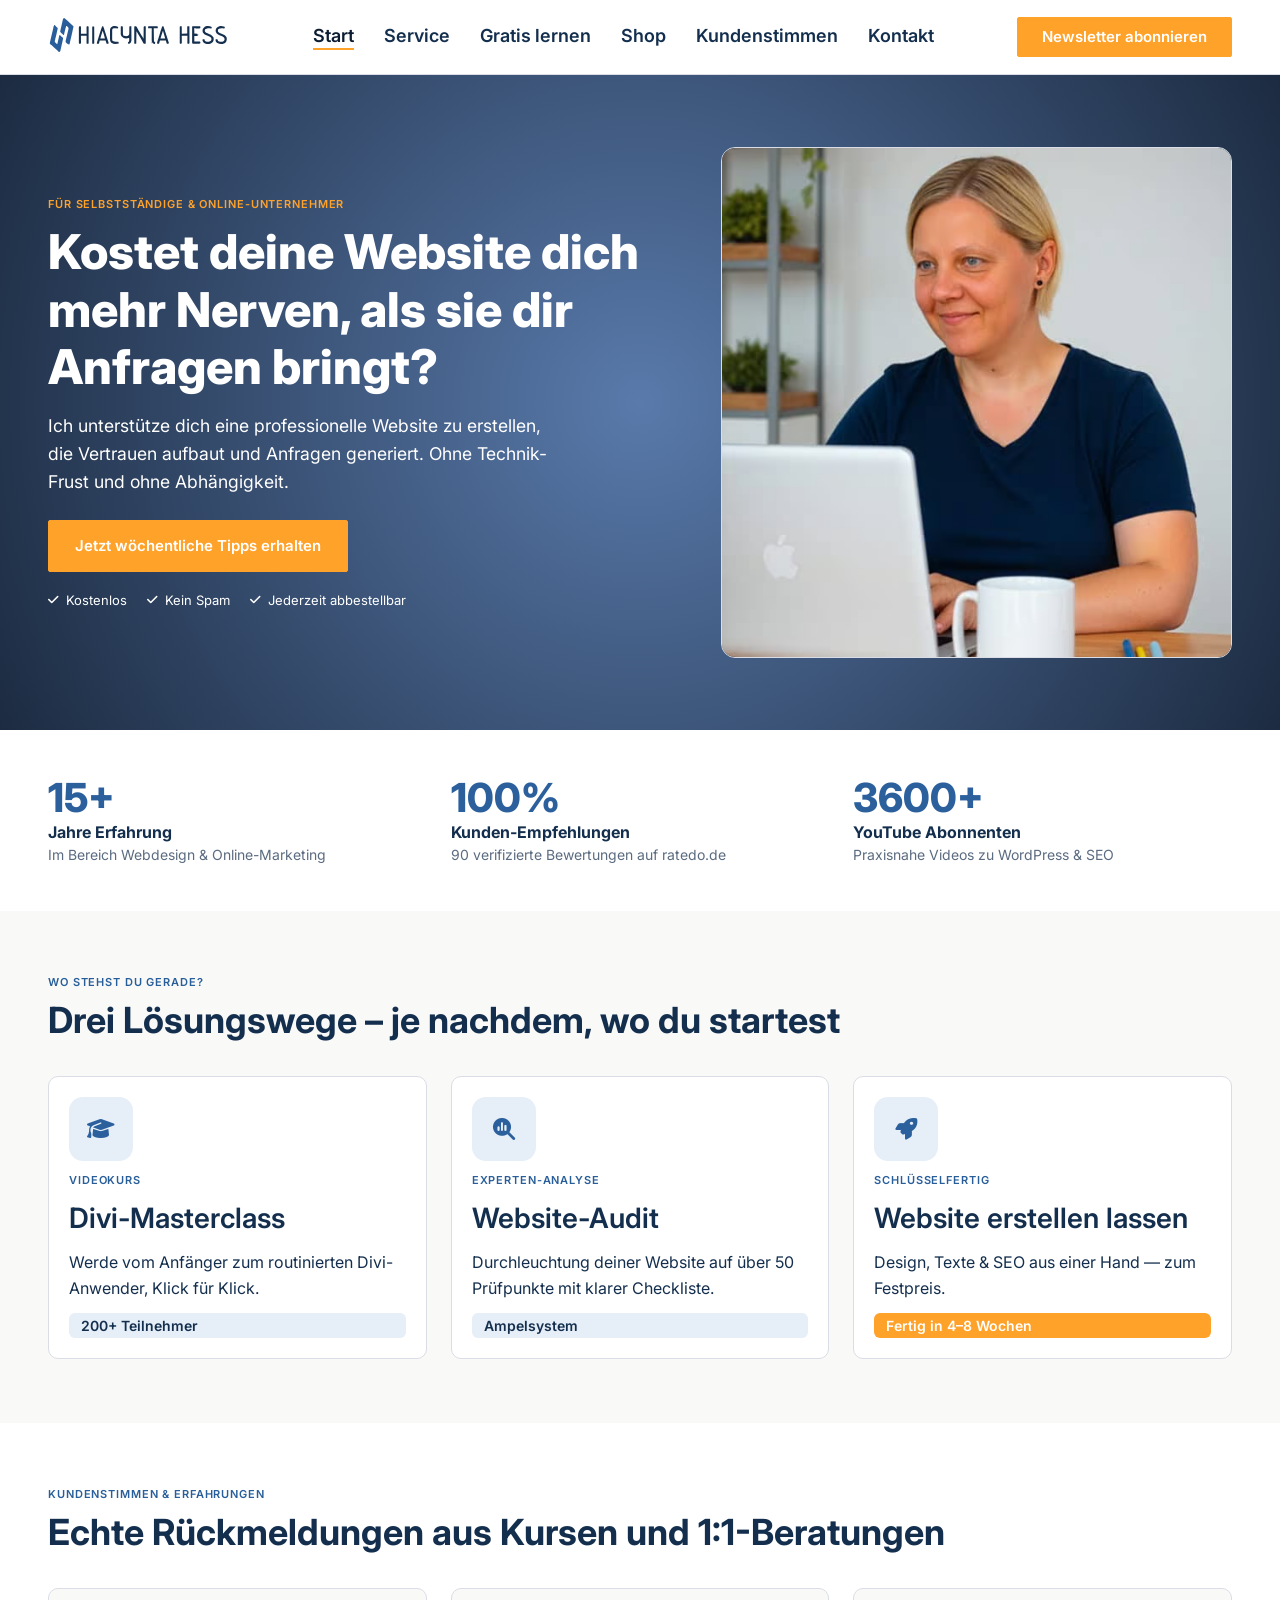
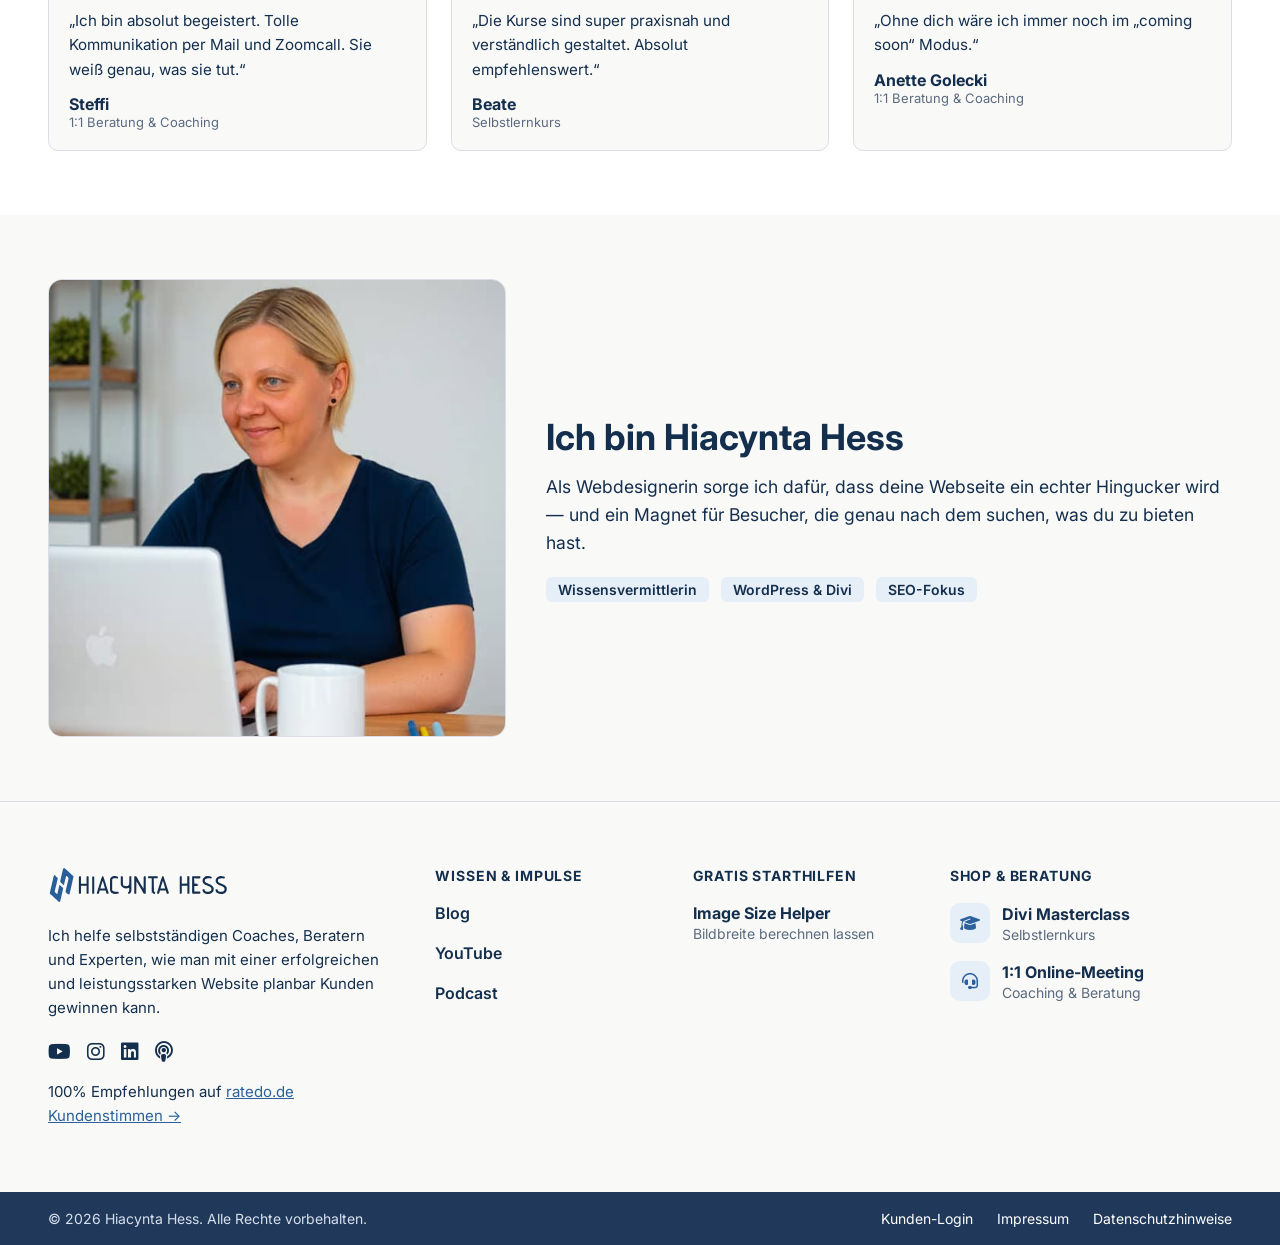
==== website/index.html @ 8fcced42 "Echtes Foto eingebunden, Kundenstimmen-Hero-Siegel verfeinert, Filter-Tabs mobil gefixt Foto (hiacyn" ====
<!DOCTYPE html>
<html lang="de">
<head>
  <meta charset="UTF-8">
  <meta name="viewport" content="width=device-width, initial-scale=1.0">
  <title>Hiacynta Hess — Professionelle Website ohne Technik-Frust</title>
  <meta name="description" content="Ich unterstütze Selbstständige & Online-Unternehmer dabei, eine professionelle Website zu erstellen, die Vertrauen aufbaut und Anfragen generiert — ohne Technik-Frust.">
  <link rel="icon" href="assets/logos/hiacynta-hess-logo.svg" type="image/svg+xml">
  <link rel="stylesheet" href="css/styles.css">
  <link rel="stylesheet" href="https://cdnjs.cloudflare.com/ajax/libs/font-awesome/6.5.1/css/all.min.css">
</head>
<body class="page-hero">

  <!-- ===== Header / Nav ===== -->
  <header class="site-header">
    <div class="site-header__inner">
    <a href="index.html"><img class="logo" src="assets/logos/hiacynta-hess-logo.svg" alt="Hiacynta Hess"></a>
    <button class="nav-toggle" aria-label="Menü öffnen" aria-expanded="false"><i class="fa-solid fa-bars"></i></button>
    <nav class="main-nav">
      <a href="index.html" class="is-active" aria-current="page">Start</a>
      <span class="has-dropdown" tabindex="0">
        <a href="#service">Service</a>
        <span class="dropdown">
          <a href="website-erstellen-lassen.html">Website erstellen lassen</a>
          <a href="#">Website Audit</a>
        </span>
      </span>
      <a href="#gratis">Gratis lernen</a>
      <a href="#">Shop</a>
      <a href="kundenstimmen.html">Kundenstimmen</a>
      <a href="#kontakt">Kontakt</a>
    </nav>
    <a class="hh-btn hh-btn--primary" href="#newsletter">Newsletter abonnieren</a>
    </div>
  </header>

  <!-- ===== Hero ===== -->
  <section class="hero" id="newsletter">
    <div class="hero__grid container">
      <div class="hero__content">
        <span class="eyebrow">Für Selbstständige &amp; Online-Unternehmer</span>
        <h1>Kostet deine Website dich mehr Nerven, als sie dir Anfragen bringt?</h1>
        <p class="hero__lead">Ich unterstütze dich eine professionelle Website zu erstellen, die Vertrauen aufbaut und Anfragen generiert. Ohne Technik-Frust und ohne Abhängigkeit.</p>
        <div class="hero__cta">
          <a class="hh-btn hh-btn--primary" href="#newsletter">Jetzt wöchentliche Tipps erhalten</a>
        </div>
        <div class="hero__reassure">
          <span><i class="fa-solid fa-check"></i>Kostenlos</span>
          <span><i class="fa-solid fa-check"></i>Kein Spam</span>
          <span><i class="fa-solid fa-check"></i>Jederzeit abbestellbar</span>
        </div>
      </div>
      <div class="hero__media hero__media--box"><img src="assets/fotos/hiacynta-hess.avif" alt="Hiacynta Hess" width="600" height="600" fetchpriority="high"></div>
    </div>
  </section>

  <!-- ===== Stats ===== -->
  <section class="stats">
    <div class="grid-3 container">
      <div>
        <div class="stat__num">15+</div>
        <div class="stat__title">Jahre Erfahrung</div>
        <div class="stat__desc">Im Bereich Webdesign &amp; Online-Marketing</div>
      </div>
      <div>
        <div class="stat__num">100%</div>
        <div class="stat__title">Kunden-Empfehlungen</div>
        <div class="stat__desc">90 verifizierte Bewertungen auf ratedo.de</div>
      </div>
      <div>
        <div class="stat__num">3600+</div>
        <div class="stat__title">YouTube Abonnenten</div>
        <div class="stat__desc">Praxisnahe Videos zu WordPress &amp; SEO</div>
      </div>
    </div>
  </section>

  <!-- ===== Offers ===== -->
  <section class="section section--page" id="service">
    <div class="container">
      <div class="section-head">
        <span class="eyebrow">Wo stehst du gerade?</span>
        <h2>Drei Lösungswege – je nachdem, wo du startest</h2>
      </div>
      <div class="grid-3">
        <article class="card">
          <div class="icon-tile"><i class="fa-solid fa-graduation-cap"></i></div>
          <span class="eyebrow">Videokurs</span>
          <h3>Divi-Masterclass</h3>
          <p>Werde vom Anfänger zum routinierten Divi-Anwender, Klick für Klick.</p>
          <span class="badge">200+ Teilnehmer</span>
        </article>
        <article class="card">
          <div class="icon-tile"><i class="fa-solid fa-magnifying-glass-chart"></i></div>
          <span class="eyebrow">Experten-Analyse</span>
          <h3>Website-Audit</h3>
          <p>Durchleuchtung deiner Website auf über 50 Prüfpunkte mit klarer Checkliste.</p>
          <span class="badge">Ampelsystem</span>
        </article>
        <article class="card">
          <div class="icon-tile"><i class="fa-solid fa-rocket"></i></div>
          <span class="eyebrow">Schlüsselfertig</span>
          <h3>Website erstellen lassen</h3>
          <p>Design, Texte &amp; SEO aus einer Hand — zum Festpreis.</p>
          <span class="badge badge--highlighted">Fertig in 4–8 Wochen</span>
        </article>
      </div>
    </div>
  </section>

  <!-- ===== Testimonials ===== -->
  <section class="section section--white" id="kundenstimmen">
    <div class="container">
      <div class="section-head">
        <span class="eyebrow">Kundenstimmen &amp; Erfahrungen</span>
        <h2>Echte Rückmeldungen aus Kursen und 1:1-Beratungen</h2>
      </div>
      <div class="grid-3">
        <div class="quote">
          <p>„Ich bin absolut begeistert. Tolle Kommunikation per Mail und Zoomcall. Sie weiß genau, was sie tut.“</p>
          <div class="quote__name">Steffi</div>
          <div class="quote__role">1:1 Beratung &amp; Coaching</div>
        </div>
        <div class="quote">
          <p>„Die Kurse sind super praxisnah und verständlich gestaltet. Absolut empfehlenswert.“</p>
          <div class="quote__name">Beate</div>
          <div class="quote__role">Selbstlernkurs</div>
        </div>
        <div class="quote">
          <p>„Ohne dich wäre ich immer noch im „coming soon“ Modus.“</p>
          <div class="quote__name">Anette Golecki</div>
          <div class="quote__role">1:1 Beratung &amp; Coaching</div>
        </div>
      </div>
    </div>
  </section>

  <!-- ===== About ===== -->
  <section class="about" id="kontakt">
    <div class="about__grid container">
      <div class="about__media"><img src="assets/fotos/hiacynta-hess.avif" alt="Hiacynta Hess" width="600" height="600" loading="lazy"></div>
      <div>
        <h2>Ich bin Hiacynta Hess</h2>
        <p>Als Webdesignerin sorge ich dafür, dass deine Webseite ein echter Hingucker wird — und ein Magnet für Besucher, die genau nach dem suchen, was du zu bieten hast.</p>
        <div class="about__badges">
          <span class="badge">Wissensvermittlerin</span>
          <span class="badge">WordPress &amp; Divi</span>
          <span class="badge">SEO-Fokus</span>
        </div>
      </div>
    </div>
  </section>

  <!-- ===== Footer ===== -->
  <footer class="site-footer" id="gratis">
    <div class="footer-main">
      <div class="footer-main__inner">

        <!-- Spalte 1: Marke -->
        <div class="footer-brand">
          <img class="logo" src="assets/logos/hiacynta-hess-logo.svg" alt="Hiacynta Hess">
          <p>Ich helfe selbstständigen Coaches, Beratern und Experten, wie man mit einer erfolgreichen und leistungsstarken Website planbar Kunden gewinnen kann.</p>
          <div class="footer-social">
            <a href="#" aria-label="YouTube"><i class="fa-brands fa-youtube"></i></a>
            <a href="#" aria-label="Instagram"><i class="fa-brands fa-instagram"></i></a>
            <a href="#" aria-label="LinkedIn"><i class="fa-brands fa-linkedin"></i></a>
            <a href="#" aria-label="Podcast"><i class="fa-solid fa-podcast"></i></a>
          </div>
          <p class="footer-brand__rating">
            100% Empfehlungen auf <a href="https://link.hhess.de/ratedo" target="_blank" rel="noopener">ratedo.de</a><br>
            <a href="kundenstimmen.html">Kundenstimmen →</a>
          </p>
        </div>

        <!-- Spalte 2: Wissen & Impulse -->
        <div class="footer-col">
          <h3 class="footer-col__title">Wissen &amp; Impulse</h3>
          <ul class="footer-col__links">
            <li><a href="#">Blog</a></li>
            <li><a href="#">YouTube</a></li>
            <li><a href="#">Podcast</a></li>
          </ul>
        </div>

        <!-- Spalte 3: Gratis Starthilfen -->
        <div class="footer-col">
          <h3 class="footer-col__title">Gratis Starthilfen</h3>
          <a class="footer-item" href="#">
            <span class="footer-item__title">Image Size Helper</span>
            <span class="footer-item__sub">Bildbreite berechnen lassen</span>
          </a>
        </div>

        <!-- Spalte 4: Shop & Beratung -->
        <div class="footer-col">
          <h3 class="footer-col__title">Shop &amp; Beratung</h3>
          <a class="footer-shop" href="#">
            <span class="footer-shop__icon"><i class="fa-solid fa-graduation-cap"></i></span>
            <span class="footer-item">
              <span class="footer-item__title">Divi Masterclass</span>
              <span class="footer-item__sub">Selbstlernkurs</span>
            </span>
          </a>
          <a class="footer-shop" href="#">
            <span class="footer-shop__icon"><i class="fa-solid fa-headset"></i></span>
            <span class="footer-item">
              <span class="footer-item__title">1:1 Online-Meeting</span>
              <span class="footer-item__sub">Coaching &amp; Beratung</span>
            </span>
          </a>
        </div>

      </div>
    </div>
    <div class="footer-bottom">
      <div class="footer-bottom__inner">
        <div class="footer-bottom__copy">© 2026 Hiacynta Hess. Alle Rechte vorbehalten.</div>
        <div class="footer-bottom__legal">
          <a href="https://hiacyntahess.thrivecart.com/signin/" target="_blank" rel="noopener">Kunden-Login</a>
          <a href="impressum.html">Impressum</a>
          <a href="datenschutz.html">Datenschutzhinweise</a>
        </div>
      </div>
    </div>
  </footer>

  <script>
    // Mobile nav toggle
    var toggle = document.querySelector('.nav-toggle');
    var nav = document.querySelector('.main-nav');
    if (toggle && nav) {
      toggle.addEventListener('click', function () {
        var open = nav.classList.toggle('open');
        toggle.setAttribute('aria-expanded', open ? 'true' : 'false');
      });
    }
  </script>
</body>
</html>
---- website/css/styles.css ----
/* ============================================================
   Hiacynta Hess — hhess.de
   Implemented from the "HHESS.de" Claude Design System.
   Tokens + components + layout, production static CSS.
   ============================================================ */

/* ---- Fonts ---------------------------------------------------- */
@import url('https://fonts.googleapis.com/css2?family=Inter:wght@400;500;600;700;800&display=swap');

/* ---- Design tokens ------------------------------------------- */
:root {
  /* Base palette — from brand design guide */
  --color-primary: #2B609D;      /* icons, card borders (interactive) */
  --color-eyebrow-blue: #285E9A; /* eyebrow/Dachzeile over headlines */
  --color-ink: #142F4E;          /* headlines & body text */
  --color-accent: #FFA22A;       /* buttons, badges (accent) */

  --color-bg-page: #F9F9F7;      /* page background */
  --color-bg-card: #FFFFFF;      /* cards sitting on page background */

  --color-badge-bg: #E6EEF7;     /* badge bg, icon tile bg */
  --color-border: #DADDE6;       /* card borders, dividers */

  /* Semantic aliases */
  --text-heading: var(--color-ink);
  --text-body: var(--color-ink);
  --text-eyebrow: var(--color-eyebrow-blue);
  --text-on-accent: #FFFFFF;

  --surface-page: var(--color-bg-page);
  --surface-card: var(--color-bg-card);
  --surface-badge: var(--color-badge-bg);
  --surface-icon-tile: var(--color-badge-bg);

  --border-card: var(--color-border);
  --border-focus: var(--color-primary);

  --icon-stroke: var(--color-primary);

  /* Buttons */
  --button-primary-bg: var(--color-accent);
  --button-primary-fg: #FFFFFF;
  --button-primary-hover-bg: #FFFFFF;
  --button-primary-hover-fg: var(--color-accent);
  --button-primary-hover-border: var(--color-accent);

  --button-secondary-fg: var(--color-primary);
  --button-secondary-border: var(--color-primary);
  --button-secondary-hover-bg: var(--color-badge-bg);

  /* ratedo.de Widget — Theming */
  --ratedo-color-font: #121212;
  --ratedo-color-head: linear-gradient(to left, #dfeaf4, #e4daec);
  --ratedo-color-background: #ffffff;
  --ratedo-color-shadow: rgba(0, 0, 0, 0.12);
  --ratedo-size-border: 1px;
  --ratedo-color-border: #d3d3d3;

  /* Hero section — dark radial gradient */
  --hero-gradient-outer: #1C2B41;
  --hero-gradient-inner: #597AAB;
  --hero-bg: radial-gradient(circle, var(--hero-gradient-inner) 0%, var(--hero-gradient-outer) 100%);
  --text-eyebrow-on-dark: var(--color-accent);

  /* Typography scale */
  --eyebrow-size: 0.6875rem;
  --eyebrow-weight: 600;
  --eyebrow-transform: uppercase;
  --eyebrow-tracking: 0.08em;

  --h1-size: clamp(2rem, 5vw + 1rem, 3rem);       /* 32–48px */
  --h1-weight: 800;
  --h1-line: 1.2;

  --h2-size: clamp(1.75rem, 3vw + 1rem, 2.25rem); /* 28–36px */
  --h2-weight: 700;
  --h2-line: 1.3;

  --h3-size: clamp(1.5rem, 2vw + 1rem, 1.75rem);  /* 24–28px */
  --h3-weight: 600;
  --h3-line: 1.4;

  --body-size: 1.1rem;
  --body-weight: 400;
  --body-line: 1.6;

  --label-size: 0.9375rem;
  --label-weight: 600;
  --badge-size: 0.875rem;
  --badge-weight: 600;

  /* Spacing scale */
  --space-1: 4px;
  --space-2: 8px;
  --space-3: 12px;
  --space-4: 16px;
  --space-5: 20px;
  --space-6: 24px;
  --space-8: 32px;
  --space-10: 40px;
  --space-12: 48px;
  --space-16: 64px;

  /* Radii */
  --radius-sm: 2px;   /* buttons */
  --radius-md: 6px;   /* badges */
  --radius-lg: 10px;  /* cards */
  --radius-xl: 14px;  /* icon tiles */

  --icon-tile-size: 64px;
  --card-padding: 1.25rem;
  --button-padding: 10px 24px;

  --transition-fast: 0.2s;

  --font-sans: 'Inter', -apple-system, BlinkMacSystemFont, sans-serif;

  /* Layout */
  --container-max: 1300px;    /* Standardbreite */
  --container-narrow: 800px;  /* schmale Version (textlastige Seiten) */
  --section-x: 48px;
}

/* ---- Base ---------------------------------------------------- */
* { box-sizing: border-box; }

html { scroll-behavior: smooth; }

body {
  font-family: var(--font-sans);
  background: var(--surface-page);
  color: var(--text-body);
  margin: 0;
  -webkit-font-smoothing: antialiased;
}

a {
  color: var(--color-primary);
  text-decoration: none;
  transition: color var(--transition-fast);
}
a:hover { color: var(--color-accent); }

h1, h2, h3, p { margin: 0; font-family: var(--font-sans); color: var(--text-heading); }
h1 { font-size: var(--h1-size); font-weight: var(--h1-weight); line-height: var(--h1-line); }
h2 { font-size: var(--h2-size); font-weight: var(--h2-weight); line-height: var(--h2-line); }
h3 { font-size: var(--h3-size); font-weight: var(--h3-weight); line-height: var(--h3-line); }
p  { font-size: var(--body-size); font-weight: var(--body-weight); line-height: var(--body-line); }

img { max-width: 100%; }

.eyebrow {
  display: block;
  font-size: var(--eyebrow-size);
  font-weight: var(--eyebrow-weight);
  color: var(--text-eyebrow);
  text-transform: var(--eyebrow-transform);
  letter-spacing: var(--eyebrow-tracking);
}

/* ---- Components: Button -------------------------------------- */
.hh-btn {
  display: inline-flex;
  align-items: center;
  justify-content: center;
  border-radius: var(--radius-sm);
  padding: var(--button-padding);
  font-family: var(--font-sans);
  font-size: 0.9375rem;
  font-weight: 600;
  line-height: 1.2;
  cursor: pointer;
  white-space: nowrap;
  transition: background var(--transition-fast), color var(--transition-fast), border var(--transition-fast);
}
.hh-btn--primary {
  background: var(--button-primary-bg);
  color: var(--button-primary-fg);
  border: 1.5px solid var(--button-primary-bg);
}
.hh-btn--primary:hover {
  background: var(--button-primary-hover-bg);
  color: var(--button-primary-hover-fg);
  border-color: var(--button-primary-hover-border);
}
.hh-btn--secondary {
  background: transparent;
  color: var(--button-secondary-fg);
  border: 1.5px solid var(--button-secondary-border);
}
.hh-btn--secondary:hover {
  background: var(--button-secondary-hover-bg);
  color: var(--button-secondary-fg);
}

/* ---- Components: Badge --------------------------------------- */
.badge {
  display: inline-block;
  padding: 4px 12px;
  border-radius: var(--radius-md);
  font-size: var(--badge-size);
  font-weight: var(--badge-weight);
  background: var(--surface-badge);
  color: var(--text-heading);
}
.badge--highlighted {
  background: var(--color-accent);
  color: #fff;
}

/* ---- Components: Card ---------------------------------------- */
.card {
  background: var(--surface-card);
  border: 1px solid var(--border-card);
  border-radius: var(--radius-lg);
  padding: var(--card-padding);
  display: flex;
  flex-direction: column;
  gap: var(--space-3);
  transition: border-color var(--transition-fast);
}
.card:hover { border-color: var(--color-ink); }
.card h3 { margin: 0; }
.card p { margin: 0; font-size: 1rem; line-height: var(--body-line); color: var(--text-body); }

/* ---- Components: IconTile ----------------------------------- */
.icon-tile {
  width: var(--icon-tile-size);
  height: var(--icon-tile-size);
  border-radius: var(--radius-xl);
  background: var(--surface-icon-tile);
  display: flex;
  align-items: center;
  justify-content: center;
  color: var(--icon-stroke);
  flex-shrink: 0;
}
.icon-tile i { font-size: 1.375rem; }

/* ---- Seiten-Typen (Layout-Konvention) -----------------------
   .page-hero     = Header + blaue Hero-Section (Startseite, Landingpages)
   .page-standard = ohne Hero, Header direkt auf Inhalt (Impressum, Datenschutz, …)
   Marker am <body>; aktuell rein semantisch (Hook für spätere typspezifische Styles).
   ------------------------------------------------------------- */

/* ---- Layout helpers ----------------------------------------- */
.container { max-width: var(--container-max); margin: 0 auto; }
/* Schmale Version: an jedem .container zuschaltbar (class="container container--narrow") */
.container--narrow { max-width: var(--container-narrow); }

/* Fließ-/Rechtstexte auf Standardseiten (Impressum, Datenschutz, …) */
.legal h1 { font-size: clamp(1.9rem, 3vw + 1rem, 2.4rem); margin-bottom: var(--space-4); }
.legal h2 { font-size: 1.5rem; margin-top: var(--space-10); }
.legal h3 { font-size: 1.2rem; font-weight: 700; margin-top: var(--space-8); }
.legal h4 { font-size: 1rem; font-weight: 700; margin-top: var(--space-6); }
.legal p { margin-top: var(--space-2); }
.legal p + p { margin-top: var(--space-3); }
.legal ul { margin-top: var(--space-2); padding-left: 1.25rem; }
.legal li { margin-top: 4px; }
.legal address { font-style: normal; line-height: 1.7; }
.legal a { color: var(--color-primary); word-break: break-word; }
.legal a:hover { color: var(--color-accent); }

/* ---- Kundenstimmen / Testimonials --------------------------- */
.section-lead { max-width: 640px; margin-top: var(--space-2); }

.subnav { display: flex; flex-wrap: wrap; gap: 12px; margin-top: var(--space-6); }
.subnav a {
  display: inline-block;
  padding: 9px 18px;
  border: 1px solid var(--border-card);
  border-radius: var(--radius-sm);
  background: #fff;
  color: var(--color-ink);
  font-weight: 600;
  font-size: 0.9375rem;
}
.subnav a:hover { border-color: var(--color-ink); color: var(--color-accent); }

.testimonial-grid {
  display: grid;
  grid-template-columns: repeat(3, 1fr);
  gap: var(--space-6);
  margin-top: var(--space-8);
}
.testimonial {
  background: #fff;
  border: 1px solid var(--border-card);
  border-radius: var(--radius-lg);
  padding: var(--space-6);
  display: flex;
  flex-direction: column;
  transition: border-color var(--transition-fast), box-shadow var(--transition-fast);
}
.testimonial:hover {
  border-color: rgba(43, 96, 157, 0.7);
  box-shadow: 0 8px 24px rgba(20, 47, 78, 0.08);
}
.testimonial__top { display: flex; justify-content: space-between; align-items: flex-start; gap: 12px; margin-bottom: var(--space-4); }
.testimonial__stars { color: var(--color-accent); font-size: 0.9375rem; letter-spacing: 3px; }
.testimonial__quote { color: #c3d2e6; font-size: 2rem; line-height: 1; flex-shrink: 0; }
.testimonial__text { font-size: 1rem; line-height: 1.6; margin-bottom: var(--space-5); }
.testimonial__footer {
  margin-top: auto;
  padding-top: var(--space-5);
  border-top: 1px solid var(--border-card);
  display: flex;
  align-items: center;
  gap: 12px;
}
.testimonial__avatar {
  width: 40px;
  height: 40px;
  flex-shrink: 0;
  border-radius: 50%;
  background: var(--surface-badge);
  color: var(--color-primary);
  display: flex;
  align-items: center;
  justify-content: center;
  font-weight: 700;
  font-size: 0.9375rem;
}
.testimonial__author { font-weight: 700; color: var(--color-ink); }
.testimonial__role { font-size: 0.875rem; color: #5b6b80; font-style: italic; margin-top: 1px; }

/* Gruppen-Kopf (Titel + Lead) */
.group-head { margin-bottom: var(--space-8); }
.group-head h2 { margin: 0; }
.group-head__lead { margin-top: var(--space-3); color: #5b6b80; max-width: 760px; }
/* Nur Abstand, wenn das vorherige Panel ebenfalls sichtbar ist — sonst hätte ein
   ausgeblendetes Panel (hidden) weiterhin unsichtbaren Einfluss auf den Abstand
   und die Überschrift würde je nach Filter unterschiedlich hoch stehen. */
.ks-panel:not([hidden]) ~ .ks-panel:not([hidden]) { margin-top: var(--space-16); }

/* Slide-Effekt beim Filter-Wechsel */
.ks-panels { overflow: hidden; }
.ks-slide-right { animation: ks-slide-in-right 0.35s ease both; }
.ks-slide-left { animation: ks-slide-in-left 0.35s ease both; }
@keyframes ks-slide-in-right {
  from { opacity: 0; transform: translateX(48px); }
  to   { opacity: 1; transform: translateX(0); }
}
@keyframes ks-slide-in-left {
  from { opacity: 0; transform: translateX(-48px); }
  to   { opacity: 1; transform: translateX(0); }
}
@media (prefers-reduced-motion: reduce) {
  .ks-slide-right, .ks-slide-left { animation: none; }
}
.attribution { margin-top: var(--space-8); font-size: 0.875rem; color: #5b6b80; }
.attribution a { color: var(--color-primary); text-decoration: underline; }

/* CTA-Band (dunkel) */
.cta-band { background: var(--color-ink); padding: var(--space-16) var(--section-x); text-align: center; }
.cta-band__inner { max-width: var(--container-max); margin: 0 auto; }
.cta-band h2 { color: #fff; }
.cta-band p { color: #dbe3ef; margin-top: var(--space-3); max-width: 680px; margin-left: auto; margin-right: auto; }
.cta-band .hh-btn { margin-top: var(--space-6); }

/* Kundenstimmen-Filter (Tabs) */
.ks-filter {
  display: inline-flex;
  flex-wrap: wrap;
  justify-content: center;
  gap: 4px;
  margin-top: var(--space-6);
  max-width: 100%;
  padding: 6px;
  background: var(--surface-badge);
  border-radius: 999px;
}
.ks-filter__btn {
  font-size: 0.9375rem;
  font-weight: 600;
  padding: 11px 24px;
  border: none;
  border-radius: 999px;
  background: transparent;
  color: var(--color-ink);
  cursor: pointer;
  transition: background var(--transition-fast), color var(--transition-fast), box-shadow var(--transition-fast);
}
.ks-filter__btn:hover { color: var(--color-primary); }
.ks-filter__btn.is-active {
  background: var(--color-primary);
  color: #fff;
  box-shadow: 0 2px 8px rgba(20, 47, 78, 0.18);
}
.ks-panel[hidden] { display: none; }
.ratedo-seal { margin-top: var(--space-10); display: flex; justify-content: center; }

.section { padding: var(--space-16) var(--section-x); }
.section--page { background: var(--surface-page); }
.section--white { background: #fff; }

.grid-3 { display: grid; grid-template-columns: repeat(3, 1fr); gap: var(--space-6); }
.grid-4 { display: grid; grid-template-columns: repeat(4, 1fr); gap: var(--space-6); }

.section-head { margin-bottom: var(--space-8); }
.section-head h2 { margin-top: var(--space-2); }

/* ---- Header / Nav ------------------------------------------- */
.site-header {
  padding: 16px var(--section-x);
  background: #fff;
  border-bottom: 1px solid var(--border-card);
  position: sticky;
  top: 0;
  z-index: 50;
}
.site-header__inner {
  max-width: var(--container-max);
  margin: 0 auto;
  display: flex;
  align-items: center;
  justify-content: space-between;
  gap: var(--space-6);
}
.site-header .logo { height: 38px; }
.main-nav {
  display: flex;
  gap: 30px;
  font-size: 1.125rem;
  font-weight: 600;
  color: var(--color-ink);
}
.main-nav a { color: inherit; }

/* Top-Level-Menüpunkte: dunkler bei Hover + Linie, die von links nach rechts sliced */
.main-nav > a,
.main-nav > .has-dropdown > a {
  position: relative;
  padding-bottom: 4px;
  transition: color var(--transition-fast);
}
.main-nav > a::after,
.main-nav > .has-dropdown > a::after {
  content: "";
  position: absolute;
  left: 0;
  right: 0;
  bottom: 0;
  height: 2px;
  background: var(--color-accent);
  transform: scaleX(0);
  transform-origin: left center;
  transition: transform var(--transition-fast) ease;
}
.main-nav > a:hover,
.main-nav > .has-dropdown > a:hover,
.main-nav > a.is-active,
.main-nav > .has-dropdown > a.is-active {
  color: #0c1d33; /* etwas dunkler als --color-ink */
}
.main-nav > a:hover::after,
.main-nav > .has-dropdown > a:hover::after,
.main-nav > a.is-active::after,
.main-nav > .has-dropdown > a.is-active::after {
  transform: scaleX(1);
}

/* Dropdown-Einträge: schlichter Akzent-Hover, keine Slide-Linie */
.dropdown a:hover { color: var(--color-accent); }

.has-dropdown { position: relative; }
.has-dropdown > .dropdown {
  position: absolute;
  top: 28px;
  left: 0;
  background: #fff;
  border: 1px solid var(--border-card);
  border-radius: 10px;
  padding: 12px;
  width: 220px;
  box-shadow: 0 8px 24px rgba(20, 47, 78, 0.08);
  display: none;
}
.has-dropdown:hover > .dropdown,
.has-dropdown:focus-within > .dropdown { display: block; }
.dropdown a { display: block; padding: 8px; font-size: 0.875rem; font-weight: 500; }

.nav-toggle { display: none; }

/* ---- Hero --------------------------------------------------- */
.hero {
  padding: 72px var(--section-x);
  background: var(--hero-bg);
}
.hero__grid {
  display: grid;
  grid-template-columns: 1.1fr 0.9fr;
  gap: var(--space-12);
  align-items: center;
}
.hero .eyebrow { color: var(--text-eyebrow-on-dark); }
.hero h1 { margin-top: 12px; color: #fff; }
.hero__lead { margin-top: 16px; max-width: 520px; color: #fff; }
.hero__cta { display: flex; gap: 12px; margin-top: 24px; }
.hero .hh-btn { padding: 16px 26px; }
.hero__reassure { display: flex; flex-wrap: wrap; gap: 20px; margin-top: 20px; font-size: 0.8125rem; color: #fff; }
.hero__reassure span { display: inline-flex; align-items: center; gap: 7px; }
.hero__reassure i { color: #fff; font-size: 0.75rem; }
.hero__media {
  position: relative;
  display: flex;
  align-items: center;
  justify-content: center;
  min-height: 320px;
}
.hero__media--box {
  background: #fff;
  border-radius: 14px;
  border: 1px solid var(--border-card);
  color: #98a2b3;
  font-size: 0.875rem;
  text-align: center;
  overflow: hidden;
}
.hero__media--box img { width: 100%; height: 100%; object-fit: cover; display: block; }
/* Wrapper hat exakt die Foto-Größe -> Siegel wird IMMER relativ zum Foto positioniert,
   unabhängig davon, wie breit die umgebende .hero__media-Spalte gerade ist (wichtig für
   Tablet/Smartphone, wo der Hero einspaltig wird und die Spalte viel breiter als das Foto ist). */
.hero__photo-wrap {
  position: relative;
  width: 100%;
  max-width: 420px;
  margin: 0 auto;
}
.hero__photo {
  width: 100%;
  aspect-ratio: 1 / 1.05;
  border-radius: 50%;
  background: #fff;
  border: 1px solid var(--border-card);
  display: flex;
  align-items: center;
  justify-content: center;
  color: #98a2b3;
  font-size: 0.875rem;
  overflow: hidden;
  text-align: center;
}
.hero__photo img { width: 100%; height: 100%; object-fit: cover; }
.hero__seal {
  position: absolute;
  left: -20px;
  bottom: 18%;
  z-index: 2;
  max-width: 200px;
}
/* Kleinere Foto-Variante (Kundenstimmen-Hero) */
.hero__media--small .hero__photo-wrap { max-width: 300px; }
.hero__media--small .hero__seal { left: -55px; bottom: 2%; max-width: 160px; }
.hero--centered { text-align: center; }
.hero--centered h1 { max-width: 780px; margin-left: auto; margin-right: auto; }
.hero--centered .hero__lead { max-width: 560px; margin-left: auto; margin-right: auto; }
.hero--centered .hero__cta { justify-content: center; margin-top: 28px; }

/* ---- Stats -------------------------------------------------- */
.stats { padding: var(--space-12) var(--section-x); background: #fff; }
.stat__num { font-size: 2.5rem; font-weight: 800; color: var(--color-primary); line-height: 1; }
.stat__title { font-weight: 700; margin-top: 4px; }
.stat__desc { color: #5b6b80; font-size: 0.875rem; margin-top: 4px; }

/* ---- Testimonials ------------------------------------------- */
.quote {
  background: var(--surface-page);
  border: 1px solid var(--border-card);
  border-radius: 10px;
  padding: 1.25rem;
}
.quote p { font-size: 0.95rem; }
.quote__name { font-weight: 700; margin-top: 12px; }
.quote__role { font-size: 0.8125rem; color: #5b6b80; }

/* ---- About -------------------------------------------------- */
.about {
  padding: var(--space-16) var(--section-x);
  background: var(--surface-page);
}
.about__grid {
  display: grid;
  grid-template-columns: 0.8fr 1.2fr;
  gap: var(--space-10);
  align-items: center;
}
.about__media {
  background: #fff;
  border-radius: 14px;
  border: 1px solid var(--border-card);
  min-height: 260px;
  display: flex;
  align-items: center;
  justify-content: center;
  color: #98a2b3;
  font-size: 0.875rem;
  overflow: hidden;
}
.about__media img { width: 100%; height: 100%; object-fit: cover; display: block; }
.about__badges { display: flex; gap: 12px; margin-top: 20px; flex-wrap: wrap; }
.about p { margin-top: 12px; }

/* ---- Process (ServicePage) ---------------------------------- */
.step {
  background: #fff;
  border: 1px solid var(--border-card);
  border-radius: 10px;
  padding: 1.25rem;
}
.step__num {
  width: 40px;
  height: 40px;
  border-radius: 10px;
  background: var(--surface-badge);
  color: var(--color-primary);
  display: flex;
  align-items: center;
  justify-content: center;
  font-weight: 700;
}
.step h3 { margin-top: 12px; font-size: 1.1rem; }
.step p { margin-top: 8px; font-size: 0.95rem; }

/* ---- CTA ---------------------------------------------------- */
.cta { padding: var(--space-16) var(--section-x); background: #fff; text-align: center; }
.cta p { margin-top: 12px; max-width: 480px; margin-left: auto; margin-right: auto; }
.cta__buttons { margin-top: 24px; display: flex; gap: 12px; justify-content: center; flex-wrap: wrap; }

/* ---- Footer ------------------------------------------------- */
/* Teil 1: Haupt-Footer (4 Spalten: Marke + 3 Link-Spalten) */
.footer-main {
  background: var(--surface-page);
  border-top: 1px solid var(--border-card);
  padding: var(--space-16) var(--section-x);
}
.footer-main__inner {
  max-width: var(--container-max);
  margin: 0 auto;
  display: grid;
  grid-template-columns: 1.6fr 1fr 1fr 1.3fr;
  gap: var(--space-10);
  align-items: start;
}

/* Spalte 1: Marke */
.footer-brand .logo { height: 38px; }
.footer-brand p { margin-top: 16px; max-width: 340px; font-size: 0.9375rem; line-height: 1.6; }
.footer-social { display: flex; gap: 16px; margin-top: 20px; font-size: 1.25rem; color: var(--color-ink); }
.footer-social a { color: inherit; }
.footer-social a:hover { color: var(--color-accent); }
.footer-brand__rating { margin-top: 20px; font-size: 0.875rem; line-height: 1.7; }
.footer-brand__rating a { color: var(--color-primary); text-decoration: underline; }
.footer-brand__rating a:hover { color: var(--color-accent); }

/* Link-Spalten */
.footer-col__title {
  font-size: 0.875rem;
  font-weight: 700;
  text-transform: uppercase;
  letter-spacing: 0.06em;
  color: var(--color-ink);
  margin: 0 0 18px;
}
.footer-col__links { list-style: none; margin: 0; padding: 0; }
.footer-col__links li { margin-bottom: 20px; }
.footer-col__links a { color: var(--color-ink); font-weight: 600; }
.footer-col__links a:hover { color: var(--color-accent); }

.footer-item { display: flex; flex-direction: column; }
.footer-item__title { font-weight: 700; color: var(--color-ink); }
.footer-item__sub { font-size: 0.875rem; color: #5b6b80; margin-top: 2px; }
.footer-item:hover .footer-item__title { color: var(--color-accent); }

.footer-shop { display: flex; align-items: center; gap: 12px; margin-bottom: 18px; }
.footer-shop__icon {
  width: 40px;
  height: 40px;
  flex-shrink: 0;
  border-radius: 10px;
  background: var(--surface-badge);
  color: var(--color-primary);
  display: flex;
  align-items: center;
  justify-content: center;
  font-size: 1rem;
}

/* Teil 2: Abschlussleiste (dunkel, zweispaltig) */
.footer-bottom {
  background: #20395B;
  color: #d7dfec;
  padding: 18px var(--section-x);
}
.footer-bottom__inner {
  max-width: var(--container-max);
  margin: 0 auto;
  display: flex;
  justify-content: space-between;
  align-items: center;
  gap: var(--space-6);
  font-size: 0.875rem;
}
.footer-bottom__copy { color: #d7dfec; }
.footer-bottom__legal {
  display: flex;
  flex-wrap: wrap;
  align-items: center;
  justify-content: flex-end;
  gap: 24px;
}
.footer-bottom a { color: #fff; }
.footer-bottom a:hover { color: var(--color-accent); }

/* ---- Responsive --------------------------------------------- */
@media (max-width: 960px) {
  :root { --section-x: 28px; }
  .hero__grid { grid-template-columns: 1fr; }
  /* Mobil: Foto zuerst, danach Headline/Text */
  .hero__media { order: 1; }
  .hero__content { order: 2; margin-top: var(--space-10); }
  .hero__seal { left: 0; max-width: 170px; }
  .about__grid { grid-template-columns: 1fr; }
  .grid-4 { grid-template-columns: repeat(2, 1fr); }
  .footer-main__inner { grid-template-columns: 1fr 1fr; }
  .testimonial-grid { grid-template-columns: repeat(2, 1fr); }
}

@media (max-width: 760px) {
  .site-header__inner { flex-wrap: wrap; }
  .main-nav {
    display: none;
    order: 3;
    width: 100%;
    flex-direction: column;
    gap: 14px;
    padding-top: 12px;
  }
  .main-nav.open { display: flex; }
  .nav-toggle {
    display: inline-flex;
    background: transparent;
    border: none;
    font-size: 1.375rem;
    color: var(--color-ink);
    cursor: pointer;
  }
  .grid-3 { grid-template-columns: 1fr; }
  .grid-4 { grid-template-columns: 1fr; }
  .stats { display: block; }
  .stats .grid-3 > * + * { margin-top: var(--space-8); }
  .footer-main__inner { grid-template-columns: 1fr; }
  .testimonial-grid { grid-template-columns: 1fr; }
  .footer-bottom__inner { flex-direction: column; align-items: flex-start; gap: 24px; }
  .footer-bottom__legal { flex-direction: column; align-items: flex-start; gap: 12px; order: 1; }
  .footer-bottom__copy { order: 2; }
  /* Filter-Tabs passen als Pille nicht mehr in eine Zeile -> gestapelt, weicher gerundet */
  .ks-filter {
    flex-direction: column;
    width: 100%;
    max-width: 320px;
    margin-left: auto;
    margin-right: auto;
    border-radius: var(--radius-lg);
  }
  .ks-filter__btn { width: 100%; }
}
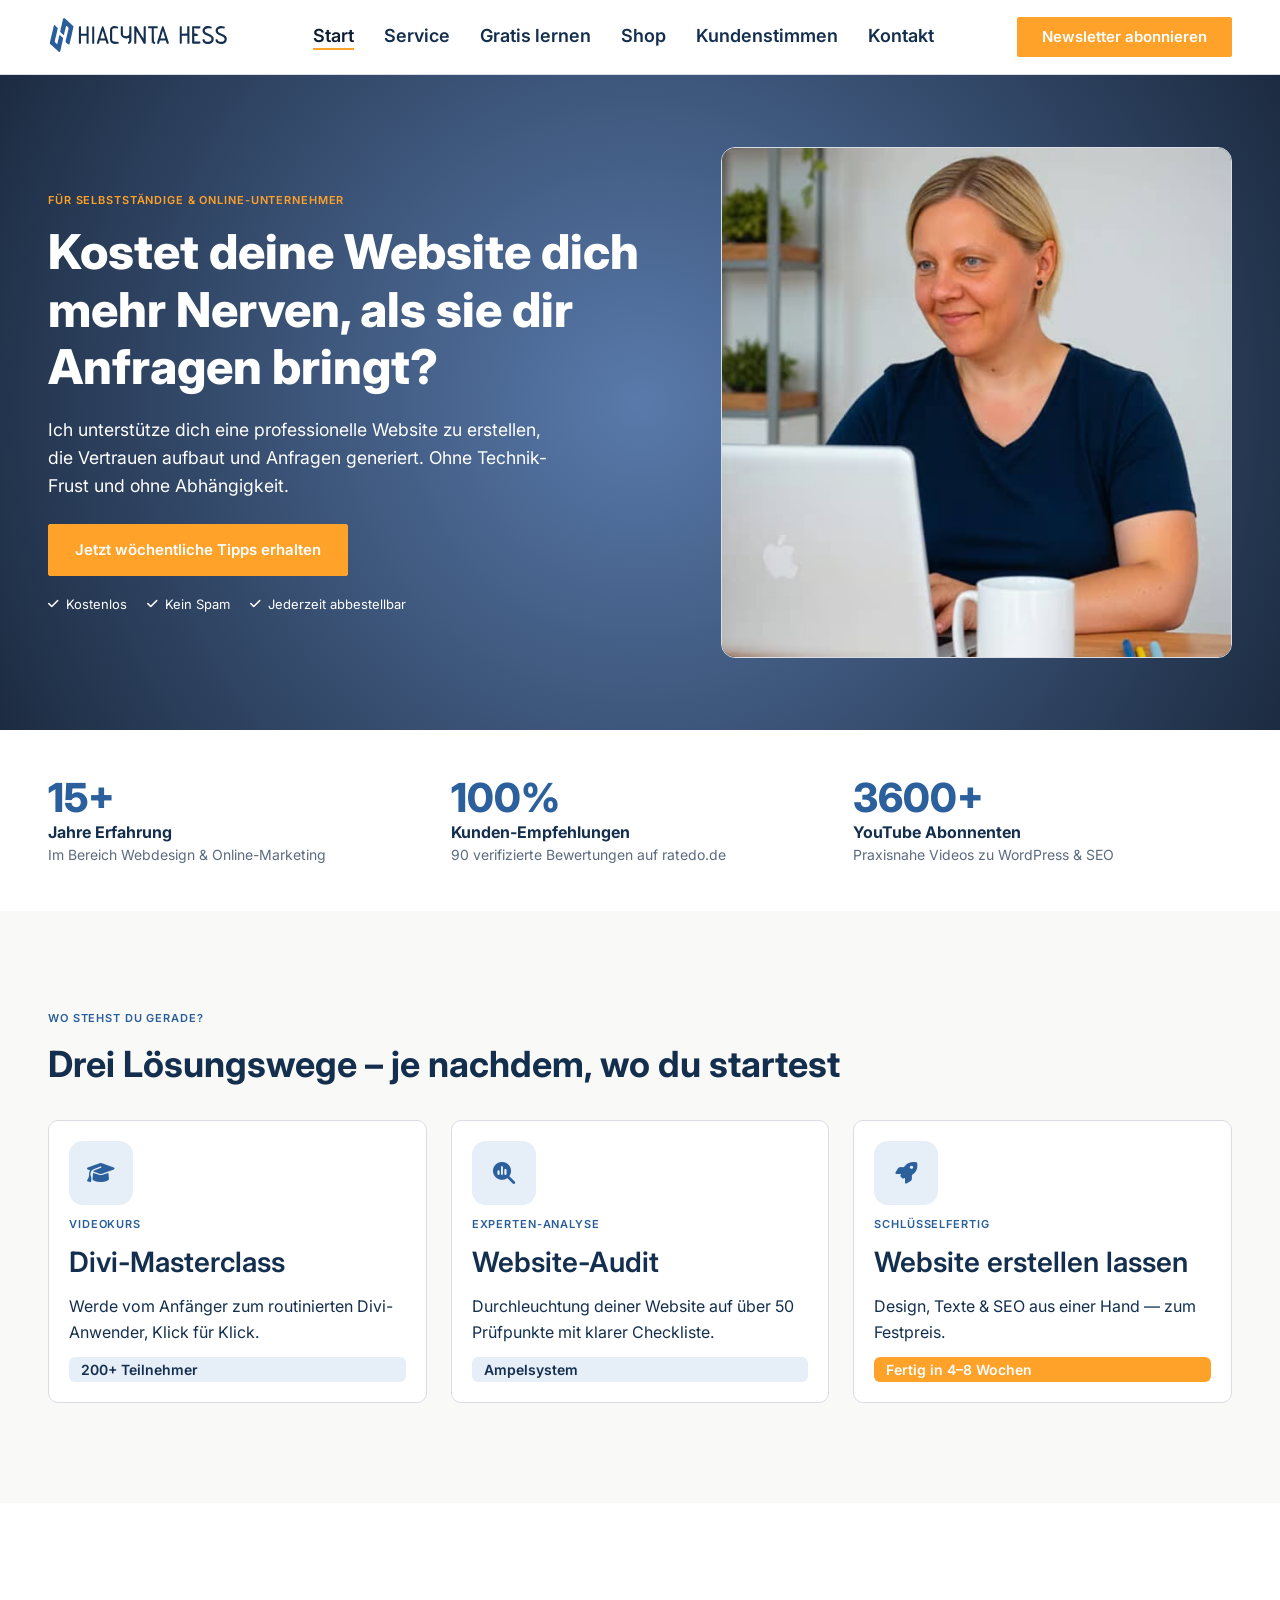
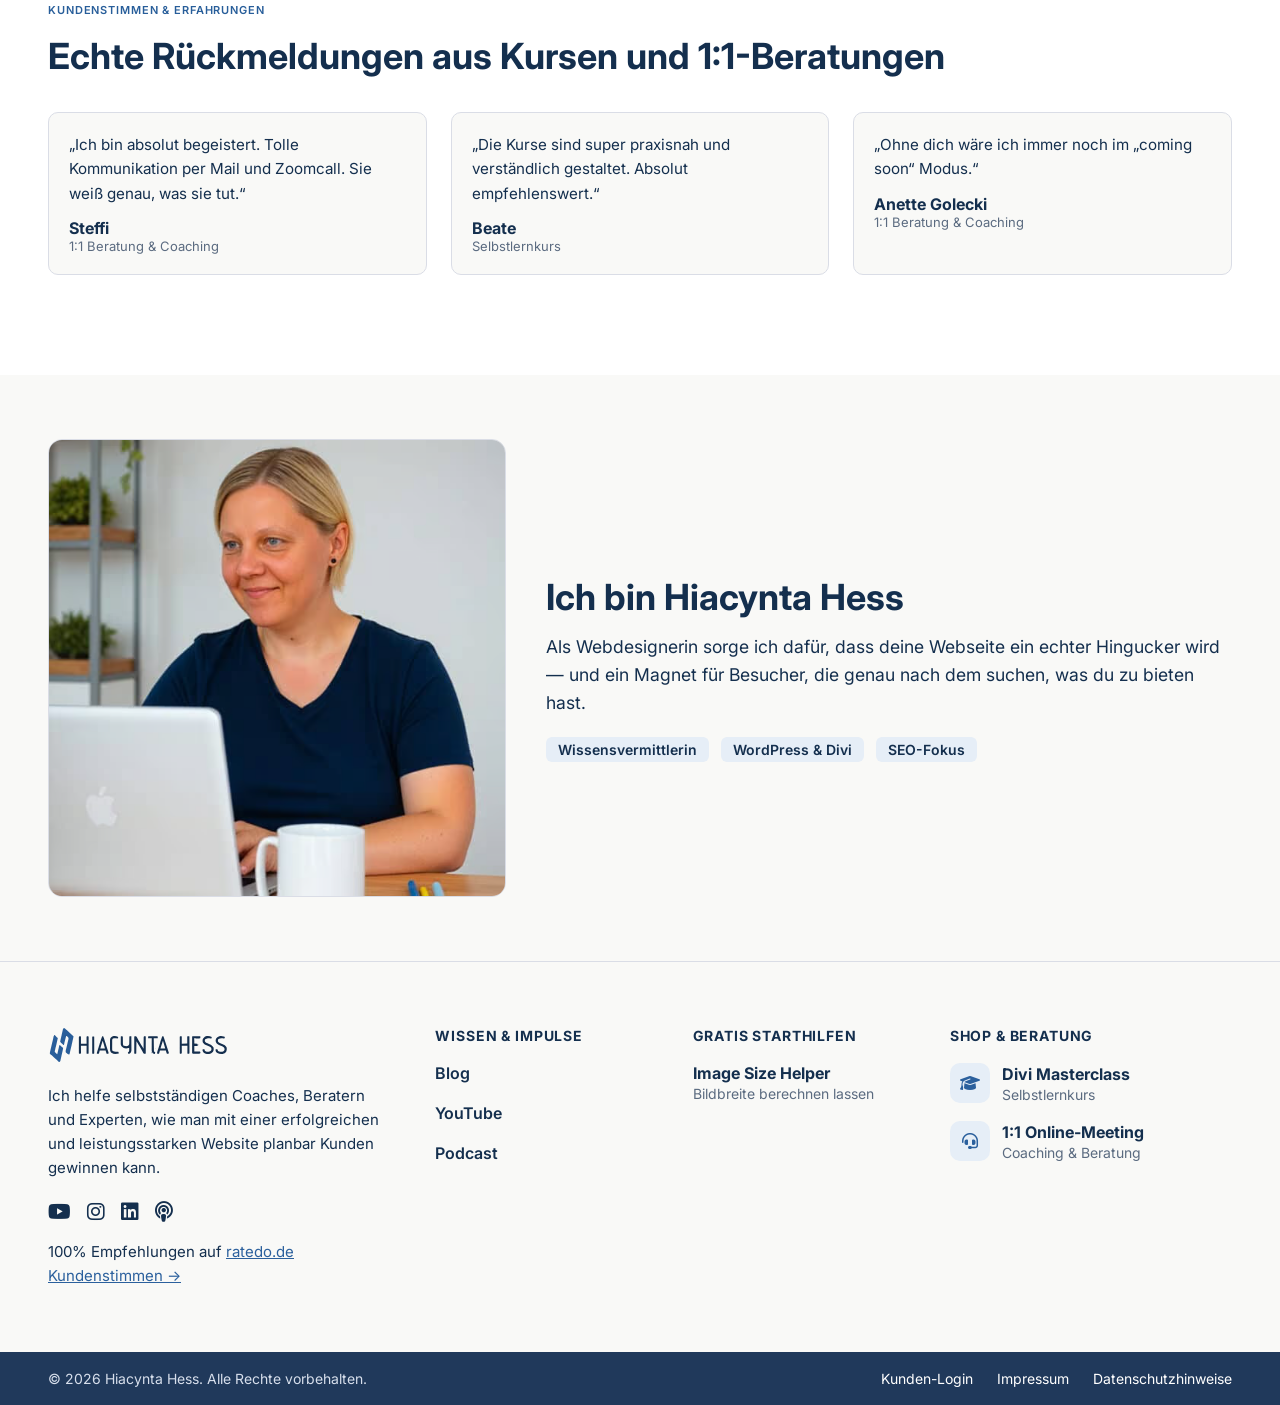
==== commit 7c437549: "YouTube-Seite mit Themen-Grid, Trust-Bar und Kommentar-Wand, site-weite Abstands-Anpassungen Co-Auth" ====
--- a/website/index.html
+++ b/website/index.html
@@ -5,6 +5,7 @@
   <meta name="viewport" content="width=device-width, initial-scale=1.0">
   <title>Hiacynta Hess — Professionelle Website ohne Technik-Frust</title>
   <meta name="description" content="Ich unterstütze Selbstständige & Online-Unternehmer dabei, eine professionelle Website zu erstellen, die Vertrauen aufbaut und Anfragen generiert — ohne Technik-Frust.">
+  <meta name="robots" content="index, follow">
   <link rel="icon" href="assets/logos/hiacynta-hess-logo.svg" type="image/svg+xml">
   <link rel="stylesheet" href="css/styles.css">
   <link rel="stylesheet" href="https://cdnjs.cloudflare.com/ajax/libs/font-awesome/6.5.1/css/all.min.css">
@@ -177,7 +178,7 @@
           <h3 class="footer-col__title">Wissen &amp; Impulse</h3>
           <ul class="footer-col__links">
             <li><a href="#">Blog</a></li>
-            <li><a href="#">YouTube</a></li>
+            <li><a href="youtube.html">YouTube</a></li>
             <li><a href="#">Podcast</a></li>
           </ul>
         </div>
--- a/website/css/styles.css
+++ b/website/css/styles.css
@@ -100,6 +100,7 @@
   --space-10: 40px;
   --space-12: 48px;
   --space-16: 64px;
+  --space-20: 100px;
 
   /* Radii */
   --radius-sm: 2px;   /* buttons */
@@ -157,6 +158,9 @@
   text-transform: var(--eyebrow-transform);
   letter-spacing: var(--eyebrow-tracking);
 }
+/* Grosszuegigerer Abstand Dachzeile -> Headline, site-weit (auch ohne .section-head-Wrapper) */
+.eyebrow + h1,
+.eyebrow + h2 { margin-top: var(--space-4); }
 
 /* ---- Components: Button -------------------------------------- */
 .hh-btn {
@@ -262,7 +266,7 @@
 .legal a:hover { color: var(--color-accent); }
 
 /* ---- Kundenstimmen / Testimonials --------------------------- */
-.section-lead { max-width: 640px; margin-top: var(--space-2); }
+.section-lead { max-width: 640px; margin-top: var(--space-5); }
 
 .subnav { display: flex; flex-wrap: wrap; gap: 12px; margin-top: var(--space-6); }
 .subnav a {
@@ -347,9 +351,52 @@
 }
 @media (prefers-reduced-motion: reduce) {
   .ks-slide-right, .ks-slide-left { animation: none; }
+  .yt-wall__track { animation: none; }
 }
 .attribution { margin-top: var(--space-8); font-size: 0.875rem; color: #5b6b80; }
 .attribution a { color: var(--color-primary); text-decoration: underline; }
+
+/* ---- YouTube-Kommentar-Wand (Marquee, zwei Reihen) ----------- */
+.yt-wall { margin-top: var(--space-12); display: flex; flex-direction: column; gap: var(--space-5); }
+.yt-wall__row { overflow: hidden; }
+.yt-wall__track { display: flex; gap: var(--space-5); width: max-content; }
+.yt-wall__row--a .yt-wall__track { animation: yt-wall-right 70s linear infinite; }
+.yt-wall__row--b .yt-wall__track { animation: yt-wall-left 70s linear infinite; }
+.yt-wall__row:hover .yt-wall__track { animation-play-state: paused; }
+@keyframes yt-wall-right {
+  from { transform: translateX(-50%); }
+  to   { transform: translateX(0); }
+}
+@keyframes yt-wall-left {
+  from { transform: translateX(0); }
+  to   { transform: translateX(-50%); }
+}
+.yt-quote {
+  flex: 0 0 300px;
+  background: var(--color-bg-card);
+  border: 1px solid var(--color-border);
+  border-radius: var(--radius-lg);
+  padding: var(--space-5);
+}
+.yt-quote__meta {
+  display: flex;
+  align-items: center;
+  gap: var(--space-2);
+  font-size: 0.75rem;
+  font-weight: 700;
+  letter-spacing: 0.06em;
+  text-transform: uppercase;
+  color: var(--color-ink);
+  margin-bottom: var(--space-3);
+}
+.yt-quote__dot { width: 7px; height: 7px; border-radius: 50%; background: var(--color-accent); flex-shrink: 0; }
+.yt-quote__text { font-size: 0.9375rem; line-height: 1.6; color: var(--color-ink); }
+
+/* ---- Themen-Grid (YouTube), 3x2, wiederverwendet .step / .step__num --- */
+.topic-grid { margin-top: var(--space-10); }
+.topic-grid__cta { display: flex; flex-direction: column; align-items: center; justify-content: center; text-align: center; gap: var(--space-4); }
+.topic-grid__cta h3 { margin-top: 0; }
+.topic-grid__cta .hh-btn { margin-top: var(--space-2); }
 
 /* CTA-Band (dunkel) */
 .cta-band { background: var(--color-ink); padding: var(--space-16) var(--section-x); text-align: center; }
@@ -390,7 +437,7 @@
 .ks-panel[hidden] { display: none; }
 .ratedo-seal { margin-top: var(--space-10); display: flex; justify-content: center; }
 
-.section { padding: var(--space-16) var(--section-x); }
+.section { padding: var(--space-20) var(--section-x); }
 .section--page { background: var(--surface-page); }
 .section--white { background: #fff; }
 
@@ -398,7 +445,7 @@
 .grid-4 { display: grid; grid-template-columns: repeat(4, 1fr); gap: var(--space-6); }
 
 .section-head { margin-bottom: var(--space-8); }
-.section-head h2 { margin-top: var(--space-2); }
+.section-head h2 { margin-top: var(--space-4); }
 
 /* ---- Header / Nav ------------------------------------------- */
 .site-header {
@@ -494,8 +541,8 @@
   align-items: center;
 }
 .hero .eyebrow { color: var(--text-eyebrow-on-dark); }
-.hero h1 { margin-top: 12px; color: #fff; }
-.hero__lead { margin-top: 16px; max-width: 520px; color: #fff; }
+.hero h1 { margin-top: var(--space-4); color: #fff; }
+.hero__lead { margin-top: var(--space-5); max-width: 520px; color: #fff; }
 .hero__cta { display: flex; gap: 12px; margin-top: 24px; }
 .hero .hh-btn { padding: 16px 26px; }
 .hero__reassure { display: flex; flex-wrap: wrap; gap: 20px; margin-top: 20px; font-size: 0.8125rem; color: #fff; }
@@ -563,6 +610,11 @@
 .stat__title { font-weight: 700; margin-top: 4px; }
 .stat__desc { color: #5b6b80; font-size: 0.875rem; margin-top: 4px; }
 
+/* ---- Trust-Bar (Kanal-Zahlen, dunkler Verlauf) --------------- */
+.trust-bar { padding: var(--space-12) var(--section-x); background: linear-gradient(to right, var(--color-ink), var(--color-primary)); }
+.trust-bar__num { font-size: 2.5rem; font-weight: 800; color: #fff; line-height: 1; }
+.trust-bar__label { margin-top: 4px; font-weight: 600; font-size: 0.9375rem; color: rgba(255, 255, 255, 0.85); }
+
 /* ---- Testimonials ------------------------------------------- */
 .quote {
   background: var(--surface-page);
@@ -607,6 +659,12 @@
   border: 1px solid var(--border-card);
   border-radius: 10px;
   padding: 1.25rem;
+  transition: border-color var(--transition-fast), box-shadow var(--transition-fast);
+}
+/* Dichtes Karten-Grid (mehrere .step nebeneinander) -> dezenter Hover, wie .testimonial. Siehe wiki/design-system.md "Hover-Konventionen". */
+.step:hover {
+  border-color: rgba(43, 96, 157, 0.7);
+  box-shadow: 0 8px 24px rgba(20, 47, 78, 0.08);
 }
 .step__num {
   width: 40px;
@@ -620,12 +678,30 @@
   font-weight: 700;
 }
 .step h3 { margin-top: 12px; font-size: 1.1rem; }
-.step p { margin-top: 8px; font-size: 0.95rem; }
+.step p { margin-top: 8px; font-size: 1rem; }
 
 /* ---- CTA ---------------------------------------------------- */
 .cta { padding: var(--space-16) var(--section-x); background: #fff; text-align: center; }
 .cta p { margin-top: 12px; max-width: 480px; margin-left: auto; margin-right: auto; }
 .cta__buttons { margin-top: 24px; display: flex; gap: 12px; justify-content: center; flex-wrap: wrap; }
+
+/* ---- Newsletter-CTA (dunkler Verlauf, wiederkehrend über dem Footer) ---- */
+.newsletter-cta {
+  padding: var(--space-16) var(--section-x);
+  background: linear-gradient(to right, #1A293E, #234B79);
+  text-align: center;
+}
+.newsletter-cta__inner { max-width: 960px; margin: 0 auto; }
+.newsletter-cta__title { color: #fff; max-width: 860px; margin: 0 auto; }
+.newsletter-cta__lead {
+  color: #fff;
+  margin: var(--space-3) auto 0;
+  max-width: 760px;
+}
+.newsletter-cta__embed { margin-top: var(--space-8); max-width: 420px; margin-left: auto; margin-right: auto; }
+.newsletter-cta__legal { margin-top: -40px; font-size: 0.875rem; color: rgba(255, 255, 255, 0.75); }
+.newsletter-cta__legal a { color: #fff; transition: color var(--transition-fast); }
+.newsletter-cta__legal a:hover { color: var(--color-accent); }
 
 /* ---- Footer ------------------------------------------------- */
 /* Teil 1: Haupt-Footer (4 Spalten: Marke + 3 Link-Spalten) */
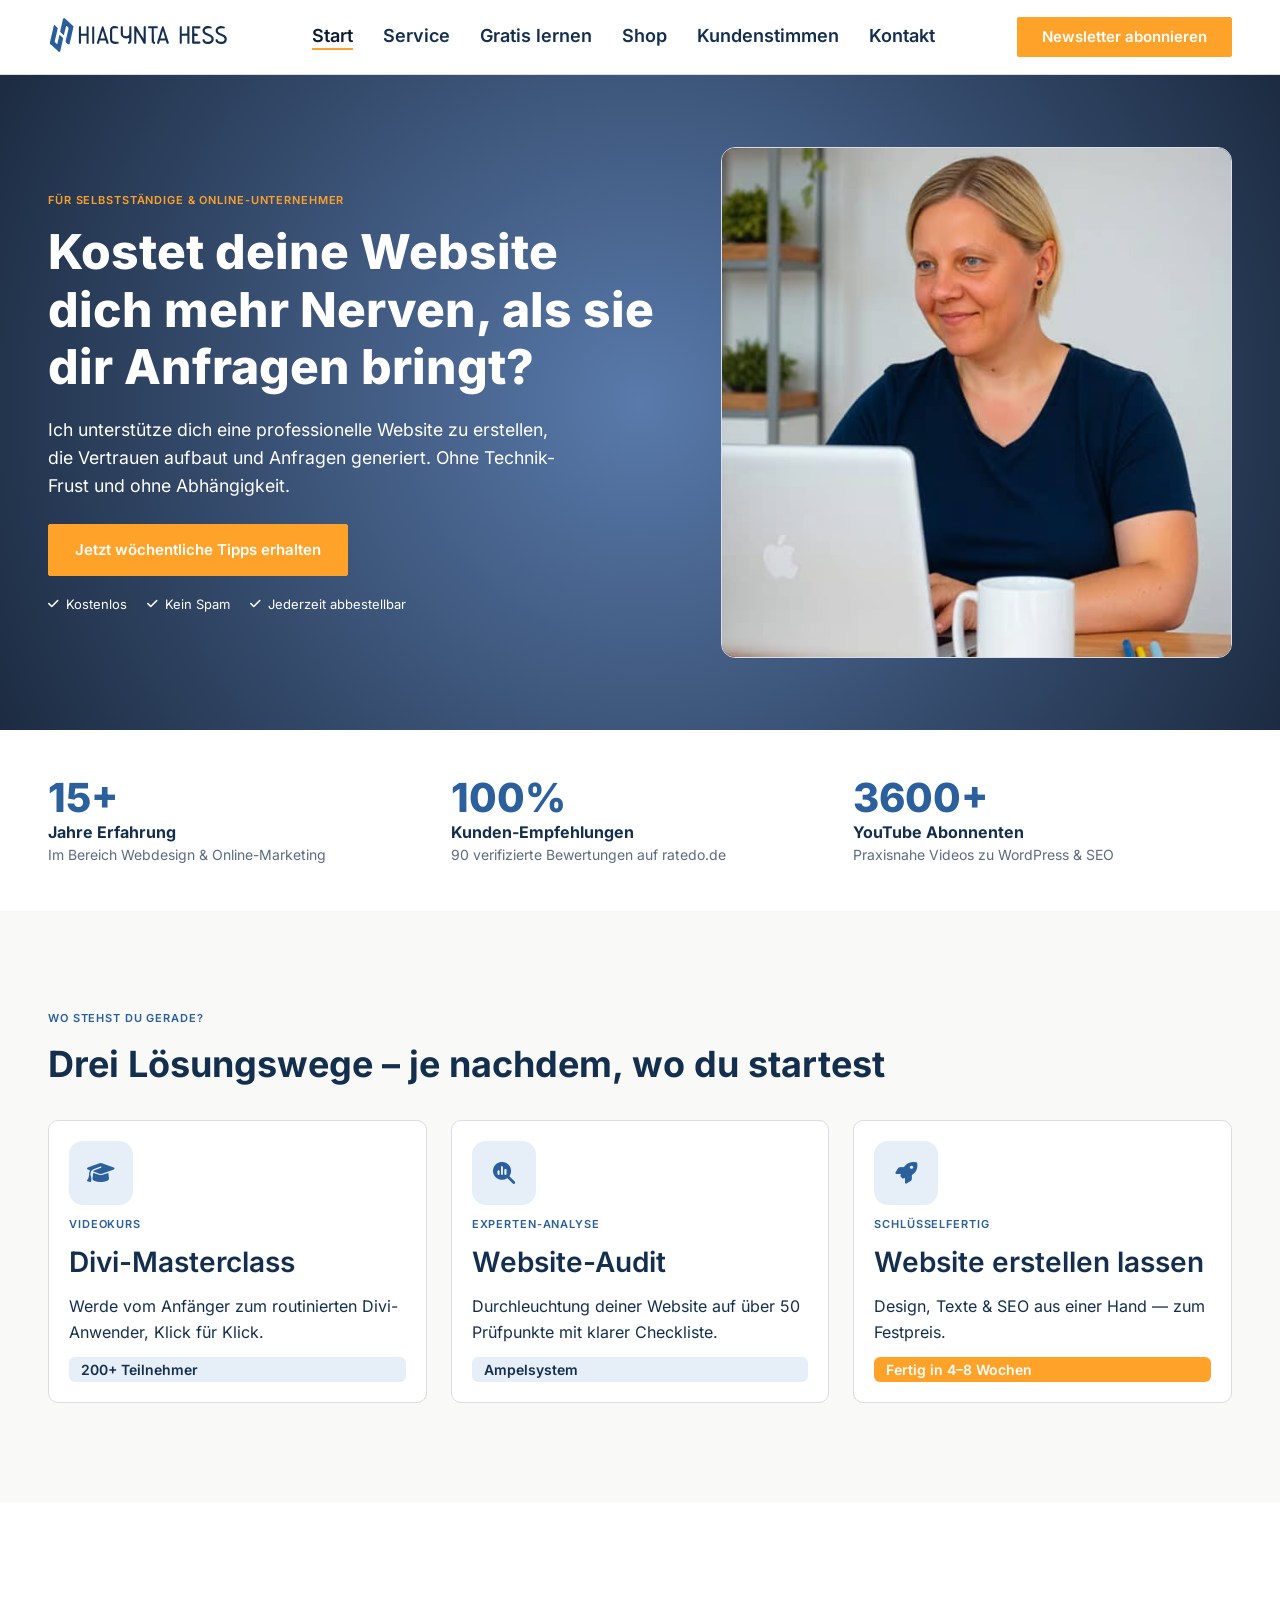
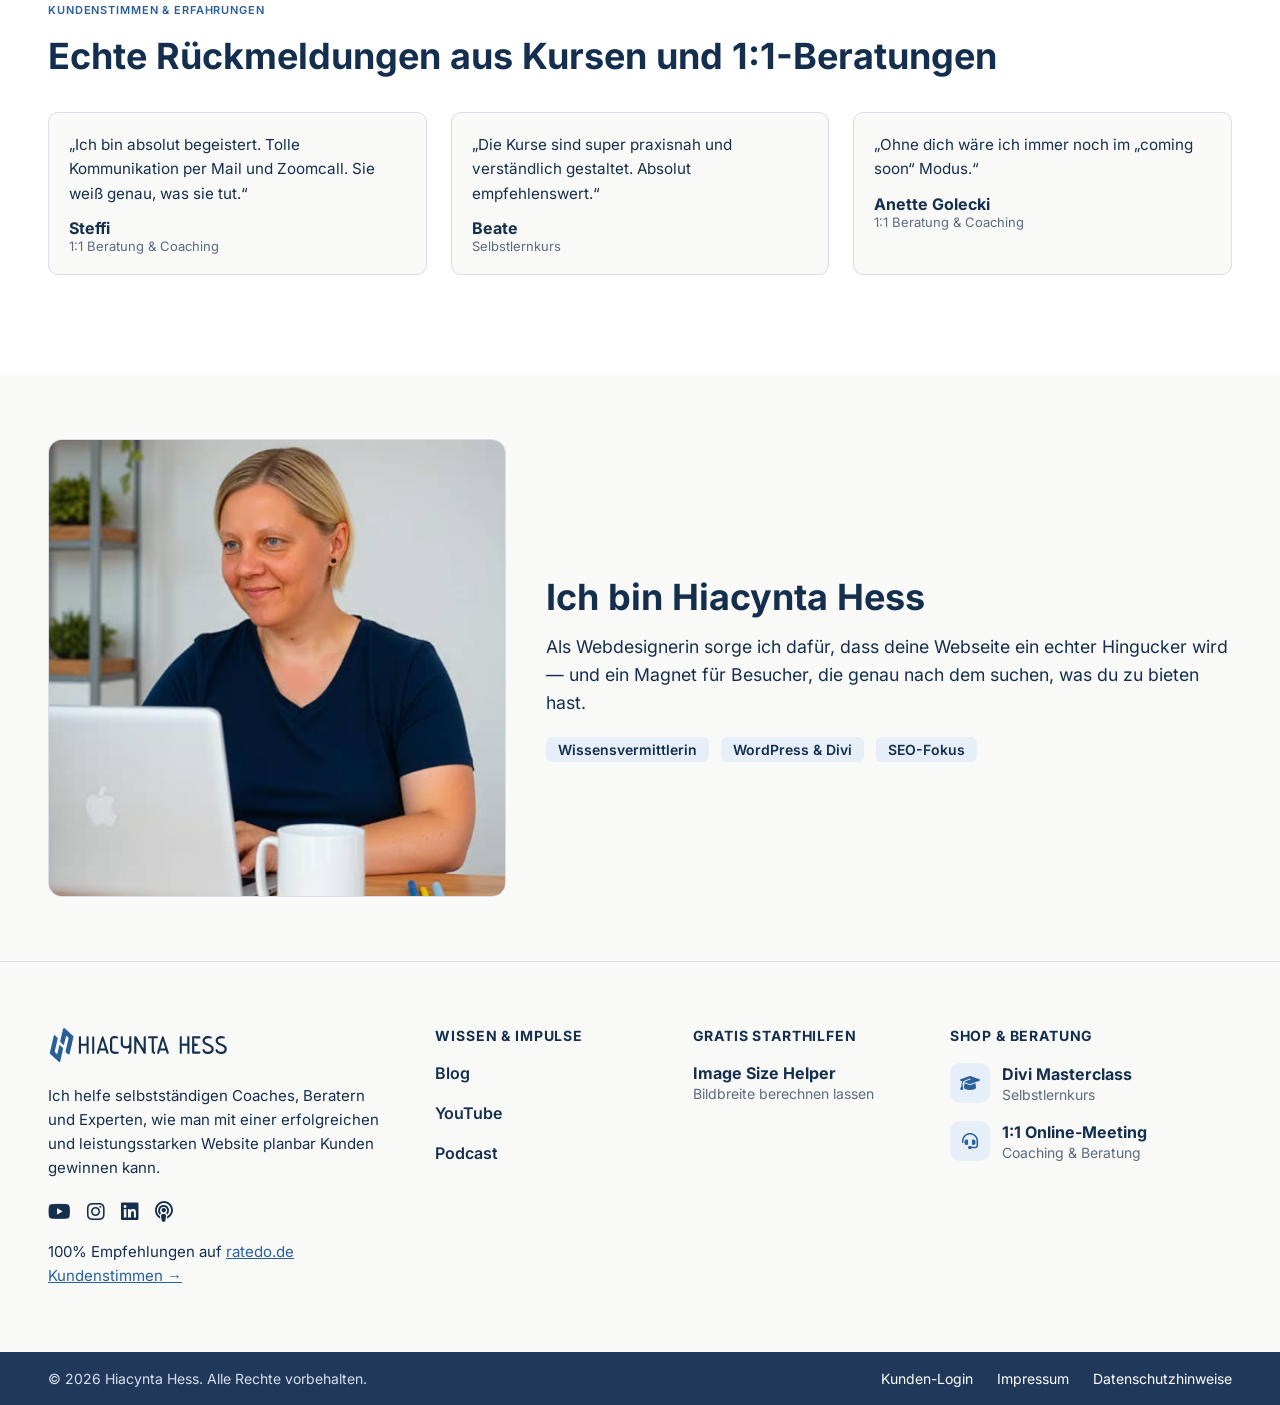
==== commit 39a139fb: "Inter-Schrift selbst gehostet, Hero-CTA auf YouTube-Seite, Video-Grid schmaler Co-Authored-By: Claud" ====
--- a/website/index.html
+++ b/website/index.html
@@ -7,8 +7,10 @@
   <meta name="description" content="Ich unterstütze Selbstständige & Online-Unternehmer dabei, eine professionelle Website zu erstellen, die Vertrauen aufbaut und Anfragen generiert — ohne Technik-Frust.">
   <meta name="robots" content="index, follow">
   <link rel="icon" href="assets/logos/hiacynta-hess-logo.svg" type="image/svg+xml">
+  <link rel="preconnect" href="https://cdnjs.cloudflare.com" crossorigin>
   <link rel="stylesheet" href="css/styles.css">
-  <link rel="stylesheet" href="https://cdnjs.cloudflare.com/ajax/libs/font-awesome/6.5.1/css/all.min.css">
+  <link rel="preload" href="https://cdnjs.cloudflare.com/ajax/libs/font-awesome/6.5.1/css/all.min.css" as="style" onload="this.onload=null;this.rel='stylesheet'">
+  <noscript><link rel="stylesheet" href="https://cdnjs.cloudflare.com/ajax/libs/font-awesome/6.5.1/css/all.min.css"></noscript>
 </head>
 <body class="page-hero">
 
--- a/website/css/styles.css
+++ b/website/css/styles.css
@@ -4,8 +4,29 @@
    Tokens + components + layout, production static CSS.
    ============================================================ */
 
-/* ---- Fonts ---------------------------------------------------- */
-@import url('https://fonts.googleapis.com/css2?family=Inter:wght@400;500;600;700;800&display=swap');
+/* ---- Fonts ------------------------------------------------------
+   Inter wird selbst gehostet (assets/fonts/), nicht mehr von Google
+   Fonts geladen — kein Drittanbieter-Request mehr (Performance +
+   DSGVO: keine IP-Übertragung an Google beim Seitenaufruf). Es sind
+   Variable-Font-Dateien (eine Datei deckt Weight 400-800 ab), daher
+   genügen zwei @font-face-Regeln (Latin + Latin-Extended) statt
+   fünf pro Subset. Font Awesome bleibt CDN (siehe <head>). */
+@font-face {
+  font-family: 'Inter';
+  font-style: normal;
+  font-weight: 400 800;
+  font-display: swap;
+  src: url('../assets/fonts/inter-latin.woff2') format('woff2');
+  unicode-range: U+0000-00FF, U+0131, U+0152-0153, U+02BB-02BC, U+02C6, U+02DA, U+02DC, U+0304, U+0308, U+0329, U+2000-206F, U+20AC, U+2122, U+2191, U+2193, U+2212, U+2215, U+FEFF, U+FFFD;
+}
+@font-face {
+  font-family: 'Inter';
+  font-style: normal;
+  font-weight: 400 800;
+  font-display: swap;
+  src: url('../assets/fonts/inter-latin-ext.woff2') format('woff2');
+  unicode-range: U+0100-02BA, U+02BD-02C5, U+02C7-02CC, U+02CE-02D7, U+02DD-02FF, U+0304, U+0308, U+0329, U+1D00-1DBF, U+1E00-1E9F, U+1EF2-1EFF, U+2020, U+20A0-20AB, U+20AD-20C0, U+2113, U+2C60-2C7F, U+A720-A7FF;
+}
 
 /* ---- Design tokens ------------------------------------------- */
 :root {
@@ -543,8 +564,10 @@
 .hero .eyebrow { color: var(--text-eyebrow-on-dark); }
 .hero h1 { margin-top: var(--space-4); color: #fff; }
 .hero__lead { margin-top: var(--space-5); max-width: 520px; color: #fff; }
-.hero__cta { display: flex; gap: 12px; margin-top: 24px; }
+.hero__cta { display: flex; align-items: center; gap: 20px; flex-wrap: wrap; margin-top: 24px; }
 .hero .hh-btn { padding: 16px 26px; }
+.hero__cta-link { display: inline-flex; align-items: center; gap: 6px; font-weight: 700; color: #fff; }
+.hero__cta-link:hover { color: var(--color-accent); }
 .hero__reassure { display: flex; flex-wrap: wrap; gap: 20px; margin-top: 20px; font-size: 0.8125rem; color: #fff; }
 .hero__reassure span { display: inline-flex; align-items: center; gap: 7px; }
 .hero__reassure i { color: #fff; font-size: 0.75rem; }
@@ -614,6 +637,67 @@
 .trust-bar { padding: var(--space-12) var(--section-x); background: linear-gradient(to right, var(--color-ink), var(--color-primary)); }
 .trust-bar__num { font-size: 2.5rem; font-weight: 800; color: #fff; line-height: 1; }
 .trust-bar__label { margin-top: 4px; font-weight: 600; font-size: 0.9375rem; color: rgba(255, 255, 255, 0.85); }
+
+/* ---- Video-Grid (YouTube, Content-Blocker "Klick zum Laden") - */
+.video-grid { max-width: 1000px; margin: var(--space-10) auto 0; }
+.video-card {
+  display: flex;
+  flex-direction: column;
+  background: var(--color-bg-card);
+  border: 1px solid var(--color-border);
+  border-radius: var(--radius-lg);
+  overflow: hidden;
+  transition: border-color var(--transition-fast);
+}
+.video-card:hover {
+  border-color: rgba(43, 96, 157, 0.7);
+  box-shadow: 0 8px 24px rgba(20, 47, 78, 0.08);
+}
+.video-card__embed {
+  position: relative;
+  aspect-ratio: 16 / 9;
+  background: var(--color-ink);
+}
+.video-card__embed iframe { width: 100%; height: 100%; border: 0; display: block; }
+.video-card__play { position: absolute; inset: 0; width: 100%; height: 100%; padding: 0; border: 0; background: none; cursor: pointer; }
+.video-card__thumb { width: 100%; height: 100%; object-fit: cover; display: block; }
+.video-card__play-icon {
+  position: absolute;
+  top: 50%;
+  left: 50%;
+  transform: translate(-50%, -50%);
+  width: 56px;
+  height: 56px;
+  border-radius: 50%;
+  background: rgba(20, 47, 78, 0.75);
+  color: #fff;
+  display: flex;
+  align-items: center;
+  justify-content: center;
+  font-size: 1.125rem;
+  transition: background var(--transition-fast);
+}
+.video-card__play:hover .video-card__play-icon { background: var(--color-accent); }
+.video-card__body { padding: var(--space-5) var(--space-5) var(--space-6); display: flex; flex-direction: column; gap: var(--space-3); flex: 1; }
+.video-card__body h3 { margin: 0; }
+.video-card__body p { margin: 0; font-size: 1rem; }
+.video-card__footer {
+  margin-top: auto;
+  padding-top: var(--space-4);
+  border-top: 1px solid var(--color-border);
+  display: flex;
+  align-items: center;
+  justify-content: space-between;
+  gap: var(--space-3);
+}
+.video-card__author { display: flex; align-items: center; gap: var(--space-3); min-width: 0; }
+.video-card__avatar { width: 40px; height: 40px; border-radius: 50%; object-fit: cover; flex-shrink: 0; }
+.video-card__author-name { font-weight: 700; color: var(--color-ink); font-size: 0.9375rem; }
+.video-card__link { display: inline-flex; align-items: center; gap: 6px; font-weight: 700; color: var(--color-primary); flex-shrink: 0; }
+.video-card__link:hover { color: var(--color-accent); }
+.video-grid__note { margin-top: var(--space-6); text-align: center; color: #5b6b80; font-size: 0.875rem; }
+.video-grid__note a { color: var(--color-primary); text-decoration: underline; }
+.video-grid__note a:hover { color: var(--color-accent); }
 
 /* ---- Testimonials ------------------------------------------- */
 .quote {
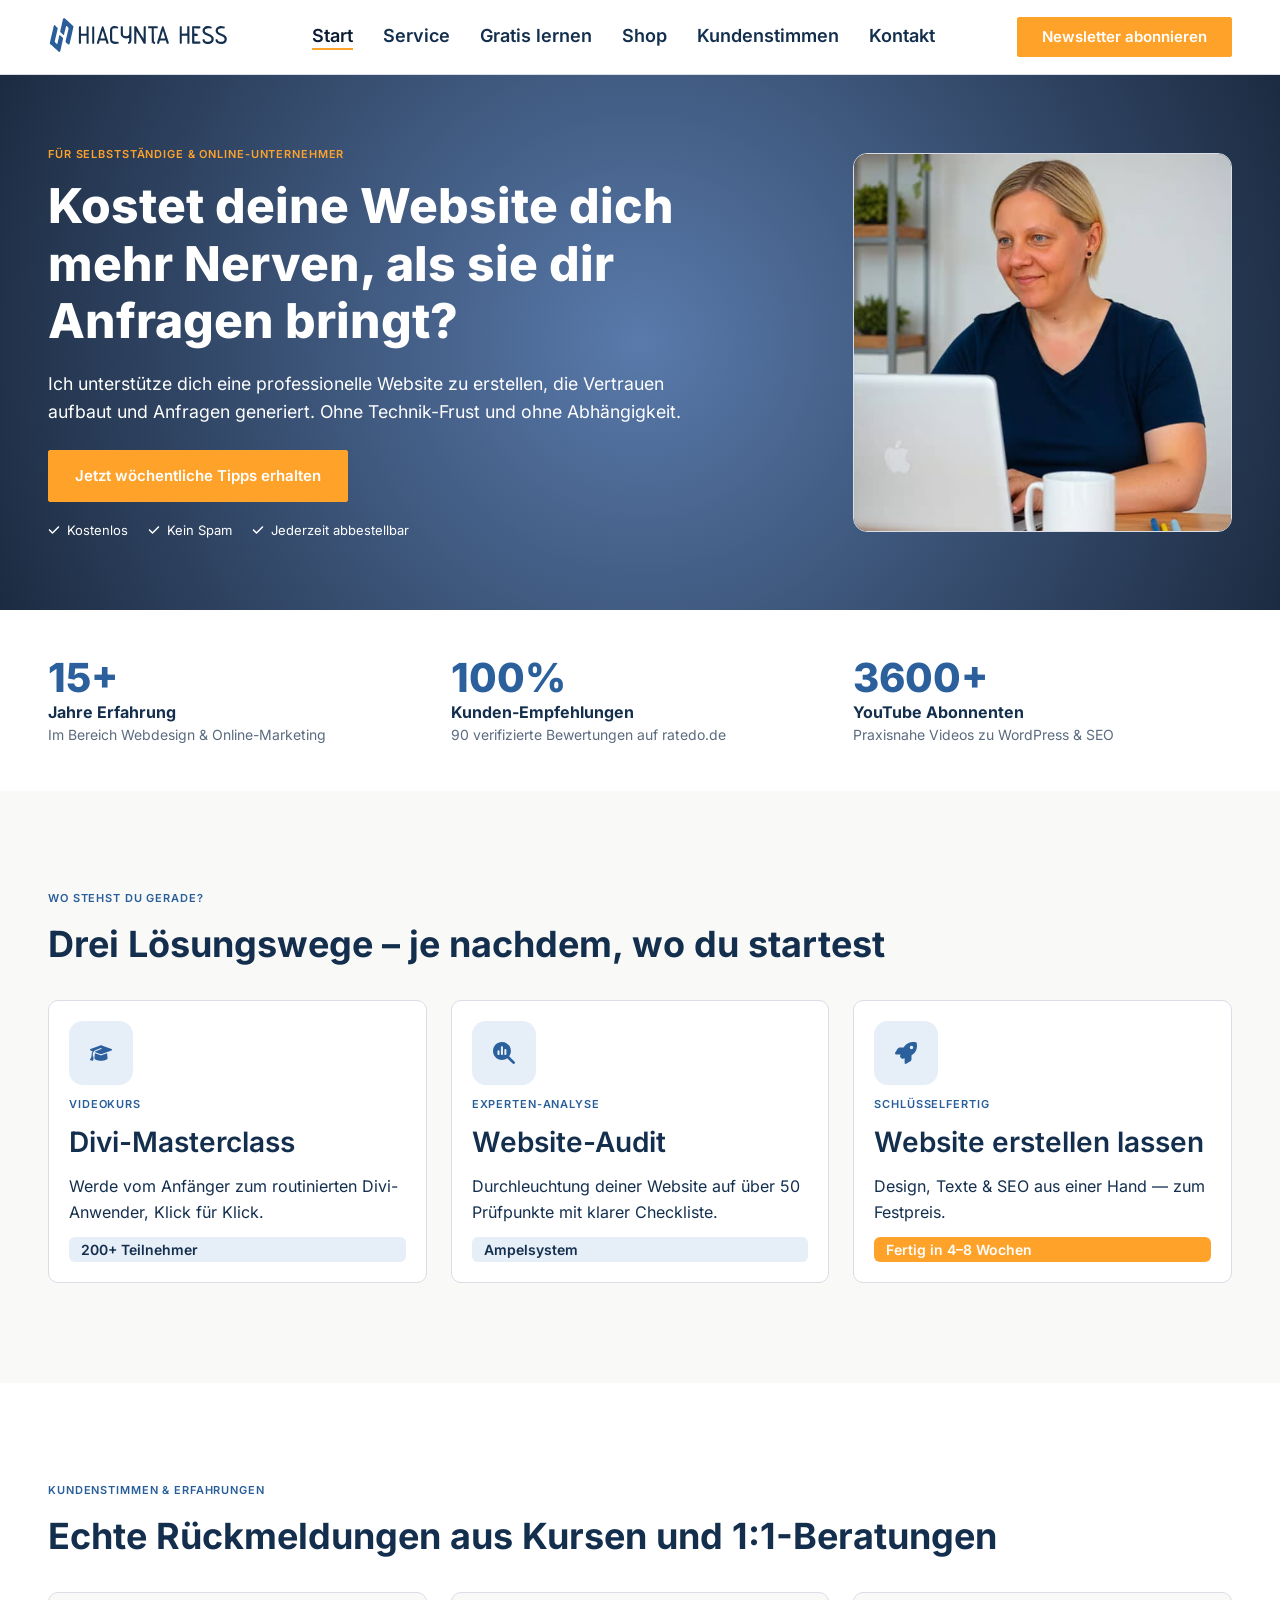
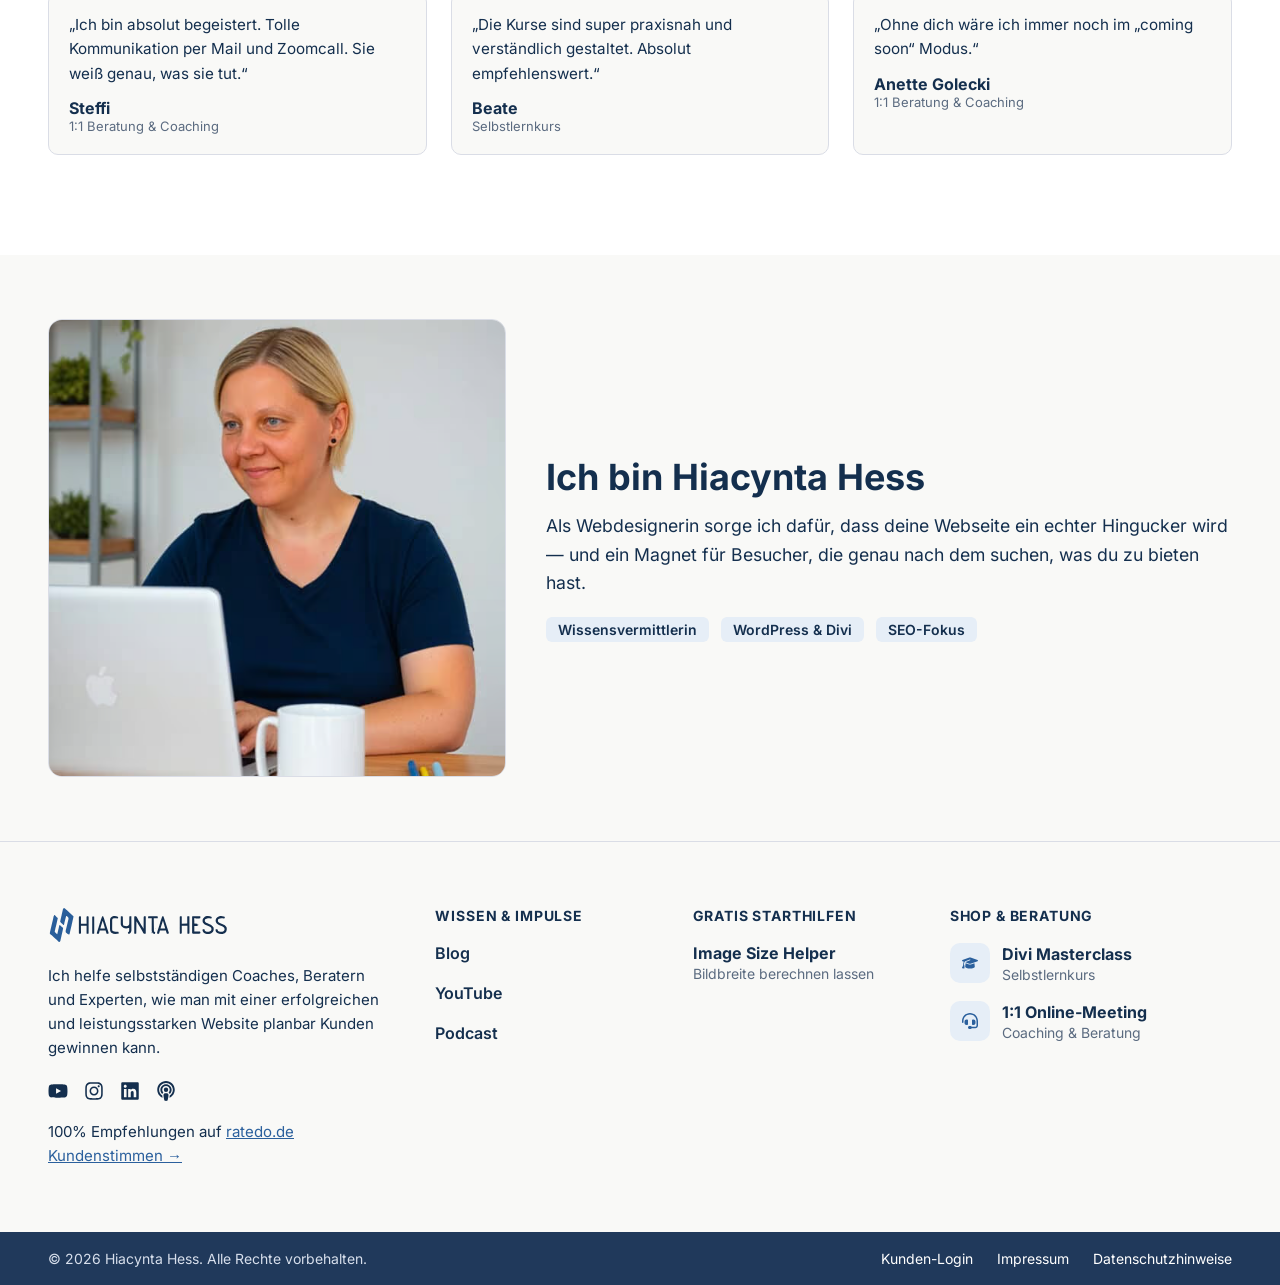
==== commit 21087555: "Font Awesome durch selbst gehostetes Icon-Sprite ersetzt, Hero-Feinschliff Co-Authored-By: Claude So" ====
--- a/website/index.html
+++ b/website/index.html
@@ -7,10 +7,7 @@
   <meta name="description" content="Ich unterstütze Selbstständige & Online-Unternehmer dabei, eine professionelle Website zu erstellen, die Vertrauen aufbaut und Anfragen generiert — ohne Technik-Frust.">
   <meta name="robots" content="index, follow">
   <link rel="icon" href="assets/logos/hiacynta-hess-logo.svg" type="image/svg+xml">
-  <link rel="preconnect" href="https://cdnjs.cloudflare.com" crossorigin>
   <link rel="stylesheet" href="css/styles.css">
-  <link rel="preload" href="https://cdnjs.cloudflare.com/ajax/libs/font-awesome/6.5.1/css/all.min.css" as="style" onload="this.onload=null;this.rel='stylesheet'">
-  <noscript><link rel="stylesheet" href="https://cdnjs.cloudflare.com/ajax/libs/font-awesome/6.5.1/css/all.min.css"></noscript>
 </head>
 <body class="page-hero">
 
@@ -18,7 +15,7 @@
   <header class="site-header">
     <div class="site-header__inner">
     <a href="index.html"><img class="logo" src="assets/logos/hiacynta-hess-logo.svg" alt="Hiacynta Hess"></a>
-    <button class="nav-toggle" aria-label="Menü öffnen" aria-expanded="false"><i class="fa-solid fa-bars"></i></button>
+    <button class="nav-toggle" aria-label="Menü öffnen" aria-expanded="false"><svg class="icon" aria-hidden="true"><use href="assets/icons/sprite.svg#icon-bars"></use></svg></button>
     <nav class="main-nav">
       <a href="index.html" class="is-active" aria-current="page">Start</a>
       <span class="has-dropdown" tabindex="0">
@@ -48,9 +45,9 @@
           <a class="hh-btn hh-btn--primary" href="#newsletter">Jetzt wöchentliche Tipps erhalten</a>
         </div>
         <div class="hero__reassure">
-          <span><i class="fa-solid fa-check"></i>Kostenlos</span>
-          <span><i class="fa-solid fa-check"></i>Kein Spam</span>
-          <span><i class="fa-solid fa-check"></i>Jederzeit abbestellbar</span>
+          <span><svg class="icon" aria-hidden="true"><use href="assets/icons/sprite.svg#icon-check"></use></svg>Kostenlos</span>
+          <span><svg class="icon" aria-hidden="true"><use href="assets/icons/sprite.svg#icon-check"></use></svg>Kein Spam</span>
+          <span><svg class="icon" aria-hidden="true"><use href="assets/icons/sprite.svg#icon-check"></use></svg>Jederzeit abbestellbar</span>
         </div>
       </div>
       <div class="hero__media hero__media--box"><img src="assets/fotos/hiacynta-hess.avif" alt="Hiacynta Hess" width="600" height="600" fetchpriority="high"></div>
@@ -87,21 +84,21 @@
       </div>
       <div class="grid-3">
         <article class="card">
-          <div class="icon-tile"><i class="fa-solid fa-graduation-cap"></i></div>
+          <div class="icon-tile"><svg class="icon" aria-hidden="true"><use href="assets/icons/sprite.svg#icon-graduation-cap"></use></svg></div>
           <span class="eyebrow">Videokurs</span>
           <h3>Divi-Masterclass</h3>
           <p>Werde vom Anfänger zum routinierten Divi-Anwender, Klick für Klick.</p>
           <span class="badge">200+ Teilnehmer</span>
         </article>
         <article class="card">
-          <div class="icon-tile"><i class="fa-solid fa-magnifying-glass-chart"></i></div>
+          <div class="icon-tile"><svg class="icon" aria-hidden="true"><use href="assets/icons/sprite.svg#icon-magnifying-glass-chart"></use></svg></div>
           <span class="eyebrow">Experten-Analyse</span>
           <h3>Website-Audit</h3>
           <p>Durchleuchtung deiner Website auf über 50 Prüfpunkte mit klarer Checkliste.</p>
           <span class="badge">Ampelsystem</span>
         </article>
         <article class="card">
-          <div class="icon-tile"><i class="fa-solid fa-rocket"></i></div>
+          <div class="icon-tile"><svg class="icon" aria-hidden="true"><use href="assets/icons/sprite.svg#icon-rocket"></use></svg></div>
           <span class="eyebrow">Schlüsselfertig</span>
           <h3>Website erstellen lassen</h3>
           <p>Design, Texte &amp; SEO aus einer Hand — zum Festpreis.</p>
@@ -164,10 +161,10 @@
           <img class="logo" src="assets/logos/hiacynta-hess-logo.svg" alt="Hiacynta Hess">
           <p>Ich helfe selbstständigen Coaches, Beratern und Experten, wie man mit einer erfolgreichen und leistungsstarken Website planbar Kunden gewinnen kann.</p>
           <div class="footer-social">
-            <a href="#" aria-label="YouTube"><i class="fa-brands fa-youtube"></i></a>
-            <a href="#" aria-label="Instagram"><i class="fa-brands fa-instagram"></i></a>
-            <a href="#" aria-label="LinkedIn"><i class="fa-brands fa-linkedin"></i></a>
-            <a href="#" aria-label="Podcast"><i class="fa-solid fa-podcast"></i></a>
+            <a href="#" aria-label="YouTube"><svg class="icon" aria-hidden="true"><use href="assets/icons/sprite.svg#icon-youtube"></use></svg></a>
+            <a href="#" aria-label="Instagram"><svg class="icon" aria-hidden="true"><use href="assets/icons/sprite.svg#icon-instagram"></use></svg></a>
+            <a href="#" aria-label="LinkedIn"><svg class="icon" aria-hidden="true"><use href="assets/icons/sprite.svg#icon-linkedin"></use></svg></a>
+            <a href="#" aria-label="Podcast"><svg class="icon" aria-hidden="true"><use href="assets/icons/sprite.svg#icon-podcast"></use></svg></a>
           </div>
           <p class="footer-brand__rating">
             100% Empfehlungen auf <a href="https://link.hhess.de/ratedo" target="_blank" rel="noopener">ratedo.de</a><br>
@@ -198,14 +195,14 @@
         <div class="footer-col">
           <h3 class="footer-col__title">Shop &amp; Beratung</h3>
           <a class="footer-shop" href="#">
-            <span class="footer-shop__icon"><i class="fa-solid fa-graduation-cap"></i></span>
+            <span class="footer-shop__icon"><svg class="icon" aria-hidden="true"><use href="assets/icons/sprite.svg#icon-graduation-cap"></use></svg></span>
             <span class="footer-item">
               <span class="footer-item__title">Divi Masterclass</span>
               <span class="footer-item__sub">Selbstlernkurs</span>
             </span>
           </a>
           <a class="footer-shop" href="#">
-            <span class="footer-shop__icon"><i class="fa-solid fa-headset"></i></span>
+            <span class="footer-shop__icon"><svg class="icon" aria-hidden="true"><use href="assets/icons/sprite.svg#icon-headset"></use></svg></span>
             <span class="footer-item">
               <span class="footer-item__title">1:1 Online-Meeting</span>
               <span class="footer-item__sub">Coaching &amp; Beratung</span>
--- a/website/css/styles.css
+++ b/website/css/styles.css
@@ -171,6 +171,9 @@
 
 img { max-width: 100%; }
 
+/* ---- Icons (selbst gehostetes SVG-Sprite, ersetzt Font Awesome) --- */
+.icon { display: inline-block; width: 1em; height: 1em; fill: currentColor; vertical-align: -0.125em; flex-shrink: 0; }
+
 .eyebrow {
   display: block;
   font-size: var(--eyebrow-size);
@@ -188,6 +191,7 @@
   display: inline-flex;
   align-items: center;
   justify-content: center;
+  gap: 10px;
   border-radius: var(--radius-sm);
   padding: var(--button-padding);
   font-family: var(--font-sans);
@@ -260,7 +264,7 @@
   color: var(--icon-stroke);
   flex-shrink: 0;
 }
-.icon-tile i { font-size: 1.375rem; }
+.icon-tile .icon { font-size: 1.375rem; }
 
 /* ---- Seiten-Typen (Layout-Konvention) -----------------------
    .page-hero     = Header + blaue Hero-Section (Startseite, Landingpages)
@@ -557,20 +561,20 @@
 }
 .hero__grid {
   display: grid;
-  grid-template-columns: 1.1fr 0.9fr;
+  grid-template-columns: 2fr 1fr;
   gap: var(--space-12);
   align-items: center;
 }
 .hero .eyebrow { color: var(--text-eyebrow-on-dark); }
 .hero h1 { margin-top: var(--space-4); color: #fff; }
-.hero__lead { margin-top: var(--space-5); max-width: 520px; color: #fff; }
+.hero__lead { margin-top: var(--space-5); max-width: 90%; color: #fff; }
 .hero__cta { display: flex; align-items: center; gap: 20px; flex-wrap: wrap; margin-top: 24px; }
 .hero .hh-btn { padding: 16px 26px; }
 .hero__cta-link { display: inline-flex; align-items: center; gap: 6px; font-weight: 700; color: #fff; }
 .hero__cta-link:hover { color: var(--color-accent); }
 .hero__reassure { display: flex; flex-wrap: wrap; gap: 20px; margin-top: 20px; font-size: 0.8125rem; color: #fff; }
 .hero__reassure span { display: inline-flex; align-items: center; gap: 7px; }
-.hero__reassure i { color: #fff; font-size: 0.75rem; }
+.hero__reassure .icon { color: #fff; font-size: 0.75rem; }
 .hero__media {
   position: relative;
   display: flex;
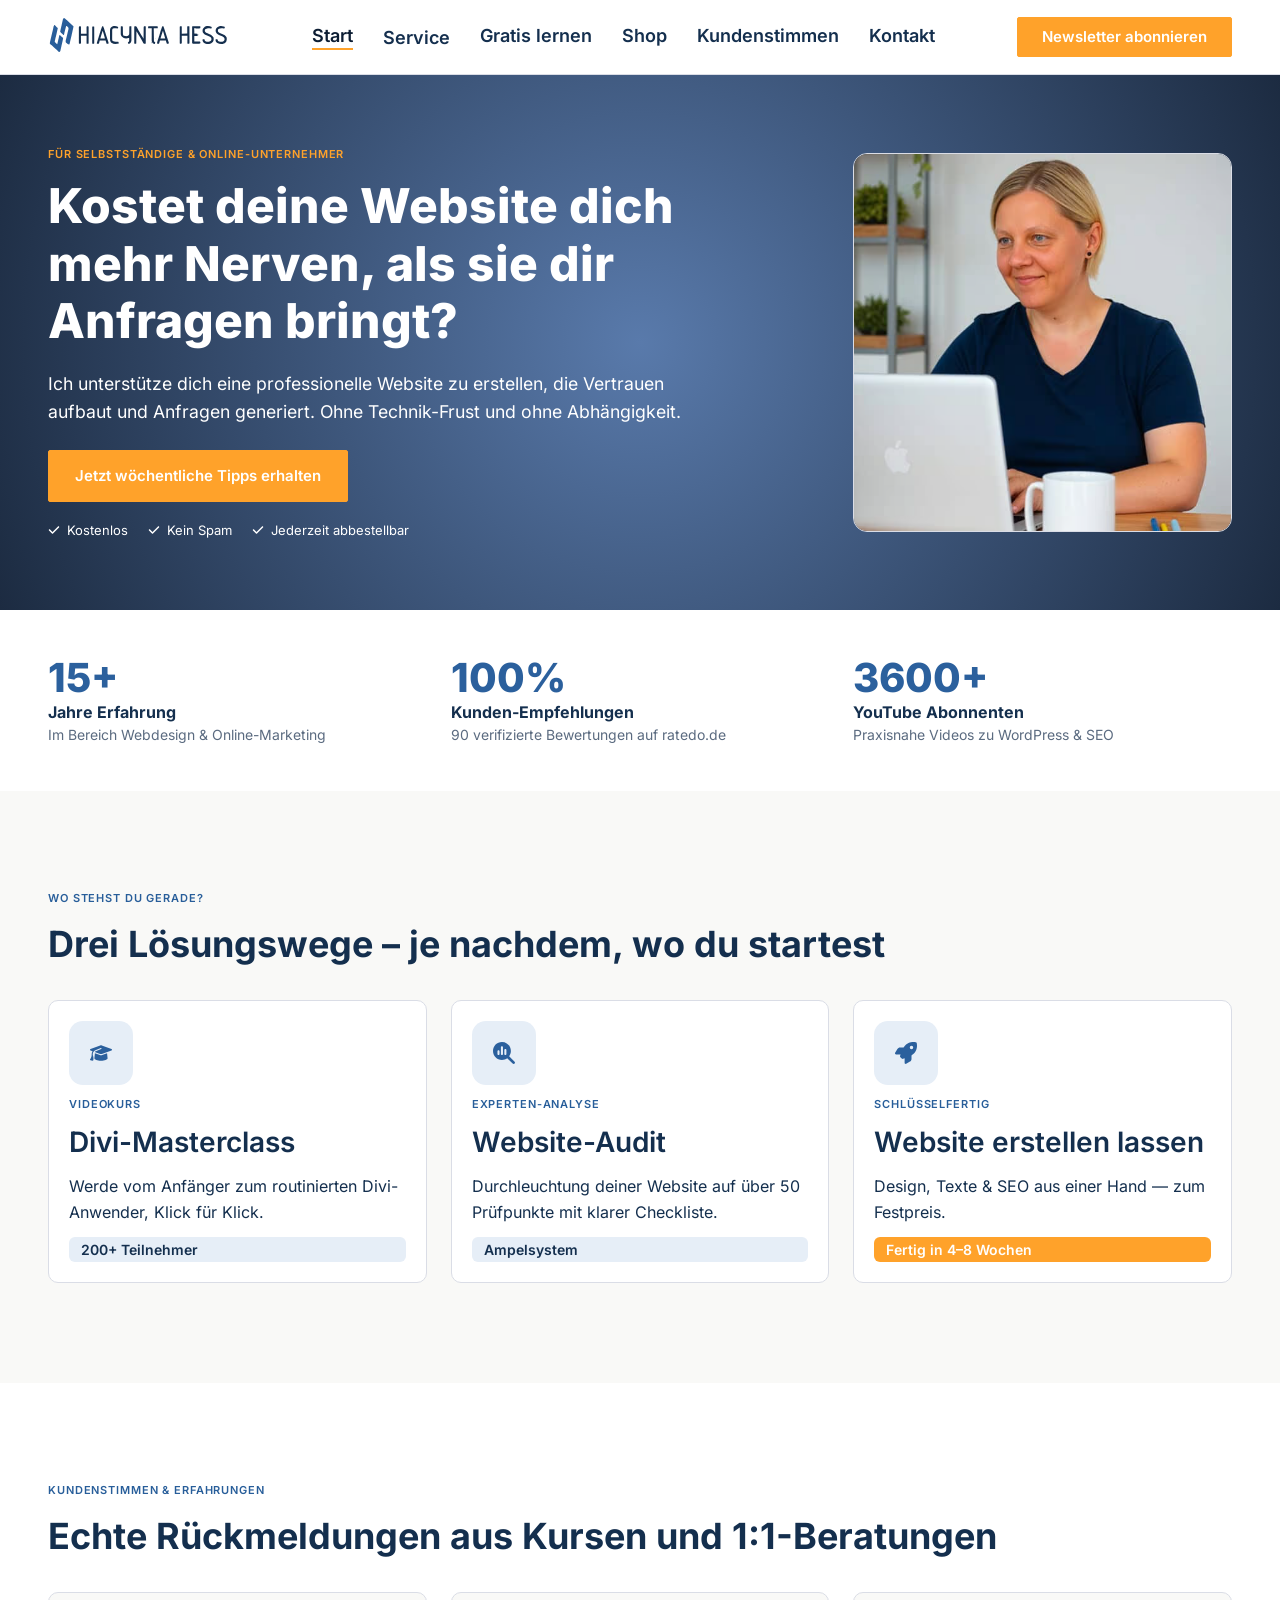
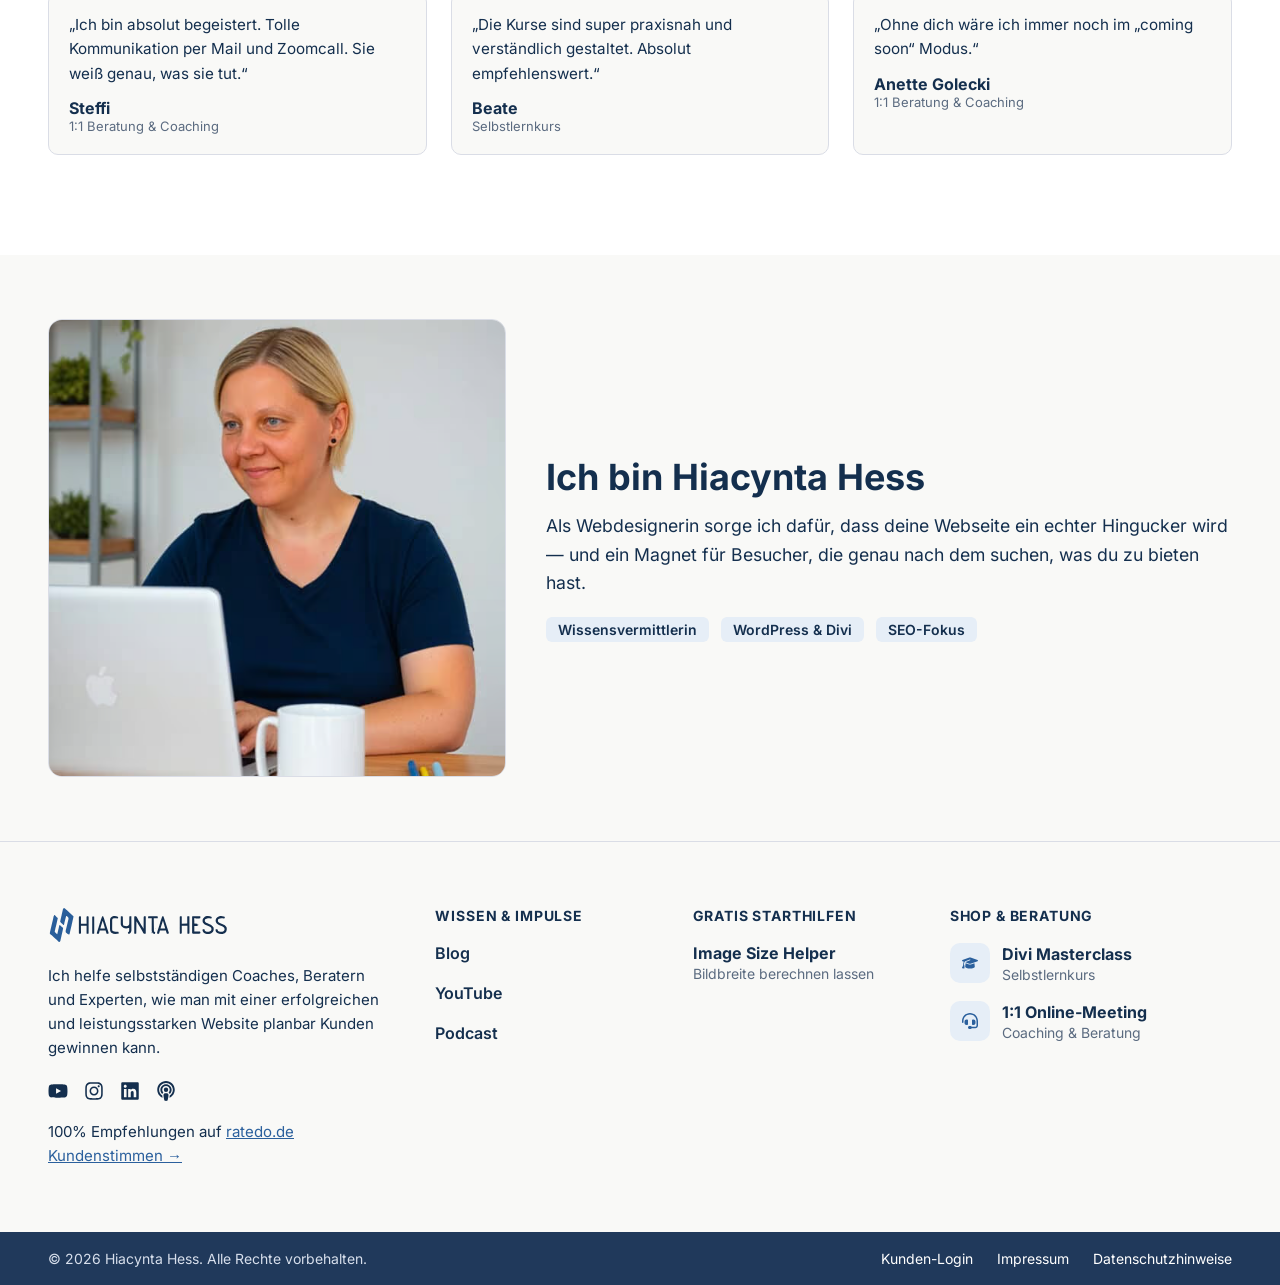
==== commit 911dfef9: "Mobiles Off-Canvas-Menue: Drawer von rechts, 2/3 Breite, Blur-Backdrop Zentrale js/site.js baut den " ====
--- a/website/index.html
+++ b/website/index.html
@@ -14,23 +14,23 @@
   <!-- ===== Header / Nav ===== -->
   <header class="site-header">
     <div class="site-header__inner">
-    <a href="index.html"><img class="logo" src="assets/logos/hiacynta-hess-logo.svg" alt="Hiacynta Hess"></a>
+    <a href="/"><img class="logo" src="assets/logos/hiacynta-hess-logo.svg" alt="Hiacynta Hess" width="182" height="38"></a>
     <button class="nav-toggle" aria-label="Menü öffnen" aria-expanded="false"><svg class="icon" aria-hidden="true"><use href="assets/icons/sprite.svg#icon-bars"></use></svg></button>
     <nav class="main-nav">
-      <a href="index.html" class="is-active" aria-current="page">Start</a>
+      <a href="/" class="is-active" aria-current="page">Start</a>
       <span class="has-dropdown" tabindex="0">
         <a href="#service">Service</a>
         <span class="dropdown">
-          <a href="website-erstellen-lassen.html">Website erstellen lassen</a>
+          <a href="/website-erstellen-lassen">Website erstellen lassen</a>
           <a href="#">Website Audit</a>
         </span>
       </span>
       <a href="#gratis">Gratis lernen</a>
       <a href="#">Shop</a>
-      <a href="kundenstimmen.html">Kundenstimmen</a>
+      <a href="/kundenstimmen">Kundenstimmen</a>
       <a href="#kontakt">Kontakt</a>
     </nav>
-    <a class="hh-btn hh-btn--primary" href="#newsletter">Newsletter abonnieren</a>
+    <a class="hh-btn hh-btn--primary" href="/newsletter">Newsletter abonnieren</a>
     </div>
   </header>
 
@@ -158,7 +158,7 @@
 
         <!-- Spalte 1: Marke -->
         <div class="footer-brand">
-          <img class="logo" src="assets/logos/hiacynta-hess-logo.svg" alt="Hiacynta Hess">
+          <img class="logo" src="assets/logos/hiacynta-hess-logo.svg" alt="Hiacynta Hess" width="182" height="38">
           <p>Ich helfe selbstständigen Coaches, Beratern und Experten, wie man mit einer erfolgreichen und leistungsstarken Website planbar Kunden gewinnen kann.</p>
           <div class="footer-social">
             <a href="#" aria-label="YouTube"><svg class="icon" aria-hidden="true"><use href="assets/icons/sprite.svg#icon-youtube"></use></svg></a>
@@ -168,7 +168,7 @@
           </div>
           <p class="footer-brand__rating">
             100% Empfehlungen auf <a href="https://link.hhess.de/ratedo" target="_blank" rel="noopener">ratedo.de</a><br>
-            <a href="kundenstimmen.html">Kundenstimmen →</a>
+            <a href="/kundenstimmen">Kundenstimmen →</a>
           </p>
         </div>
 
@@ -177,7 +177,7 @@
           <h3 class="footer-col__title">Wissen &amp; Impulse</h3>
           <ul class="footer-col__links">
             <li><a href="#">Blog</a></li>
-            <li><a href="youtube.html">YouTube</a></li>
+            <li><a href="/youtube">YouTube</a></li>
             <li><a href="#">Podcast</a></li>
           </ul>
         </div>
@@ -217,23 +217,13 @@
         <div class="footer-bottom__copy">© 2026 Hiacynta Hess. Alle Rechte vorbehalten.</div>
         <div class="footer-bottom__legal">
           <a href="https://hiacyntahess.thrivecart.com/signin/" target="_blank" rel="noopener">Kunden-Login</a>
-          <a href="impressum.html">Impressum</a>
-          <a href="datenschutz.html">Datenschutzhinweise</a>
+          <a href="/impressum">Impressum</a>
+          <a href="/datenschutz">Datenschutzhinweise</a>
         </div>
       </div>
     </div>
   </footer>
 
-  <script>
-    // Mobile nav toggle
-    var toggle = document.querySelector('.nav-toggle');
-    var nav = document.querySelector('.main-nav');
-    if (toggle && nav) {
-      toggle.addEventListener('click', function () {
-        var open = nav.classList.toggle('open');
-        toggle.setAttribute('aria-expanded', open ? 'true' : 'false');
-      });
-    }
-  </script>
+  <script src="js/site.js" defer></script>
 </body>
 </html>
--- a/website/css/styles.css
+++ b/website/css/styles.css
@@ -83,6 +83,15 @@
   --hero-bg: radial-gradient(circle, var(--hero-gradient-inner) 0%, var(--hero-gradient-outer) 100%);
   --text-eyebrow-on-dark: var(--color-accent);
 
+  /* Dunkler Verlauf für Sales-Page-Bänder (website-erstellen-lassen.html: Stats/Paket/About/Vergleich/Abschluss-CTA) */
+  --gradient-dark-band: linear-gradient(to right, #1A283D, #20395B);
+
+  /* Feedback-Farben (Passt-das-zu-dir-Check) */
+  --color-success: #2E7D52;
+  --color-success-bg: #F0FAF4;
+  --color-danger: #C0392B;
+  --color-danger-bg: #FDF3F3;
+
   /* Typography scale */
   --eyebrow-size: 0.6875rem;
   --eyebrow-weight: 600;
@@ -212,6 +221,31 @@
   color: var(--button-primary-hover-fg);
   border-color: var(--button-primary-hover-border);
 }
+/* Dezente Inszenierung für einzelne CTAs: weicher Schatten + langsamer Glanz-Sweep (z. B. "Jetzt Newsletter abonnieren" auf newsletter.html) */
+.hh-btn--shine {
+  position: relative;
+  overflow: hidden;
+  box-shadow: 0 8px 24px rgba(255, 162, 42, 0.35);
+}
+.hh-btn--shine::after {
+  content: "";
+  position: absolute;
+  top: 0;
+  left: -75%;
+  width: 40%;
+  height: 100%;
+  background: linear-gradient(120deg, transparent, rgba(255, 255, 255, 0.45), transparent);
+  transform: skewX(-20deg);
+  animation: hh-btn-shine 3.2s ease-in-out infinite;
+}
+@keyframes hh-btn-shine {
+  0% { left: -75%; }
+  35%, 100% { left: 125%; }
+}
+@media (prefers-reduced-motion: reduce) {
+  .hh-btn--shine::after { animation: none; display: none; }
+}
+
 .hh-btn--secondary {
   background: transparent;
   color: var(--button-secondary-fg);
@@ -271,6 +305,13 @@
    .page-standard = ohne Hero, Header direkt auf Inhalt (Impressum, Datenschutz, …)
    Marker am <body>; aktuell rein semantisch (Hook für spätere typspezifische Styles).
    ------------------------------------------------------------- */
+
+/* Seiten mit wenig Inhalt (z. B. Bestätigungsseiten): Body auf volle
+   Bildschirmhöhe strecken, damit der Footer auch auf großen Bildschirmen
+   am unteren Rand bleibt statt mittig zu "schweben". Header-Reihenfolge/
+   -Position bleibt unangetastet (steht ganz normal oben). */
+.page-fill-height { display: flex; flex-direction: column; min-height: 100vh; }
+.page-fill-height > main { flex: 1 0 auto; }
 
 /* ---- Layout helpers ----------------------------------------- */
 .container { max-width: var(--container-max); margin: 0 auto; }
@@ -418,7 +459,7 @@
 .yt-quote__text { font-size: 0.9375rem; line-height: 1.6; color: var(--color-ink); }
 
 /* ---- Themen-Grid (YouTube), 3x2, wiederverwendet .step / .step__num --- */
-.topic-grid { margin-top: var(--space-10); }
+.topic-grid { margin-top: var(--space-12); }
 .topic-grid__cta { display: flex; flex-direction: column; align-items: center; justify-content: center; text-align: center; gap: var(--space-4); }
 .topic-grid__cta h3 { margin-top: 0; }
 .topic-grid__cta .hh-btn { margin-top: var(--space-2); }
@@ -466,11 +507,26 @@
 .section--page { background: var(--surface-page); }
 .section--white { background: #fff; }
 
+.grid-2 { display: grid; grid-template-columns: repeat(2, 1fr); gap: var(--space-6); }
 .grid-3 { display: grid; grid-template-columns: repeat(3, 1fr); gap: var(--space-6); }
 .grid-4 { display: grid; grid-template-columns: repeat(4, 1fr); gap: var(--space-6); }
 
 .section-head { margin-bottom: var(--space-8); }
 .section-head h2 { margin-top: var(--space-4); }
+
+/* Zentrierte Variante (z. B. Bestätigungsseiten ohne Zwei-Spalten-Hero) */
+.section-head--center { text-align: center; max-width: 640px; margin-left: auto; margin-right: auto; }
+.section-head--center .hero__photo-wrap { max-width: 200px; margin: 0 auto var(--space-6); }
+.section-head--center .section-lead { margin-left: auto; margin-right: auto; }
+/* Breitere Variante für textlastigere Bestätigungsseiten (z. B. danke-newsletter*) */
+.section-head--center.section-head--wide { max-width: 820px; }
+.section-head--center.section-head--wide .section-lead { max-width: 820px; }
+
+/* Breiteres Produkt-/Mockup-Bild vor einer .section-head--center (statt Foto-Kreis), z. B. Dankeseite eines Freebies */
+.confirm-visual { display: block; max-width: 640px; width: 100%; height: auto; margin: 0 auto var(--space-8); }
+
+/* Formular-Einbettung (z. B. deftform) unter einer .section-head--center */
+.confirm-form { max-width: 720px; margin: var(--space-8) auto 0; }
 
 /* ---- Header / Nav ------------------------------------------- */
 .site-header {
@@ -492,6 +548,7 @@
 .site-header .logo { height: 38px; }
 .main-nav {
   display: flex;
+  align-items: center;
   gap: 30px;
   font-size: 1.125rem;
   font-weight: 600;
@@ -553,6 +610,20 @@
 .dropdown a { display: block; padding: 8px; font-size: 0.875rem; font-weight: 500; }
 
 .nav-toggle { display: none; }
+/* Desktop: Drawer-Hülle „löst sich auf" — Nav + Newsletter-Button bleiben
+   normale Flex-Kinder des Headers; Drawer-Kopf + Backdrop bleiben unsichtbar. */
+.site-drawer { display: contents; }
+.site-drawer__head { display: none; }
+.drawer-backdrop { display: none; }
+
+/* Reduzierter Header: gleiche Leiste, ohne Menü — statt Button ein Textlink zurück zur Startseite */
+.site-header__link {
+  font-size: 1.125rem;
+  font-weight: 700;
+  color: var(--color-ink);
+  transition: color var(--transition-fast);
+}
+.site-header__link:hover { color: var(--color-accent); }
 
 /* ---- Hero --------------------------------------------------- */
 .hero {
@@ -570,11 +641,18 @@
 .hero__lead { margin-top: var(--space-5); max-width: 90%; color: #fff; }
 .hero__cta { display: flex; align-items: center; gap: 20px; flex-wrap: wrap; margin-top: 24px; }
 .hero .hh-btn { padding: 16px 26px; }
+/* Secondary-Button auf dunklem Hero-Hintergrund: weiß statt Primary-Blau, sonst kaum lesbar */
+.hero .hh-btn--secondary { color: #fff; border-color: rgba(255, 255, 255, 0.6); }
+.hero .hh-btn--secondary:hover { background: #fff; color: var(--color-ink); border-color: #fff; }
 .hero__cta-link { display: inline-flex; align-items: center; gap: 6px; font-weight: 700; color: #fff; }
 .hero__cta-link:hover { color: var(--color-accent); }
 .hero__reassure { display: flex; flex-wrap: wrap; gap: 20px; margin-top: 20px; font-size: 0.8125rem; color: #fff; }
-.hero__reassure span { display: inline-flex; align-items: center; gap: 7px; }
+.hero__reassure span, .hero__reassure li { display: inline-flex; align-items: center; gap: 7px; }
 .hero__reassure .icon { color: #fff; font-size: 0.75rem; }
+/* Button + Reassurance-Zeile auf exakt gleiche Breite bringen (schrumpft auf die breiteste der beiden, z. B. newsletter.html) */
+.hero__cta-group { display: inline-flex; flex-direction: column; align-items: stretch; }
+.hero__cta-group .hero__cta .hh-btn { width: 100%; }
+.hero__cta-group .hero__reassure { justify-content: space-between; flex-wrap: nowrap; }
 .hero__media {
   position: relative;
   display: flex;
@@ -626,6 +704,27 @@
 /* Kleinere Foto-Variante (Kundenstimmen-Hero) */
 .hero__media--small .hero__photo-wrap { max-width: 300px; }
 .hero__media--small .hero__seal { left: -55px; bottom: 2%; max-width: 160px; }
+/* Vertikale Reassurance-Liste (statt Reihe), z. B. website-erstellen-lassen.html Hero */
+.hero__reassure--stacked { display: inline-flex; flex-direction: column; align-items: flex-start; gap: 10px; margin: var(--space-5) auto 0; padding: 0; list-style: none; font-size: 0.9375rem; text-align: left; }
+.hero__reassure--stacked .icon { color: var(--color-accent); }
+
+/* Bewertungs-Box (weiße Karte, überlappt Foto unten links) — Hero + About auf website-erstellen-lassen.html */
+.rating-box {
+  position: absolute;
+  left: -48px;
+  bottom: 10%;
+  z-index: 2;
+  background: #fff;
+  border-radius: var(--radius-xl);
+  padding: 14px 24px;
+  text-align: center;
+  box-shadow: 0 8px 32px rgba(0, 0, 0, 0.15);
+  white-space: nowrap;
+}
+.rating-box__score { font-size: 1.125rem; font-weight: 800; color: var(--color-ink); }
+.rating-box__stars { font-size: 1.25rem; color: var(--color-accent); letter-spacing: 2px; margin: 2px 0; }
+.rating-box__label { font-size: 1.125rem; font-weight: 800; color: var(--color-ink); letter-spacing: 0.05em; }
+.rating-box__count { font-size: 0.8125rem; color: #5b6b80; margin-top: 2px; }
 .hero--centered { text-align: center; }
 .hero--centered h1 { max-width: 780px; margin-left: auto; margin-right: auto; }
 .hero--centered .hero__lead { max-width: 560px; margin-left: auto; margin-right: auto; }
@@ -639,32 +738,32 @@
 
 /* ---- Trust-Bar (Kanal-Zahlen, dunkler Verlauf) --------------- */
 .trust-bar { padding: var(--space-12) var(--section-x); background: linear-gradient(to right, var(--color-ink), var(--color-primary)); }
+.trust-bar__grid { text-align: center; }
+.trust-bar__item { position: relative; }
+.trust-bar__item + .trust-bar__item::before { content: ""; position: absolute; top: 2px; bottom: 2px; left: calc(var(--space-6) / -2); width: 1px; background: rgba(255, 255, 255, 0.25); }
 .trust-bar__num { font-size: 2.5rem; font-weight: 800; color: #fff; line-height: 1; }
 .trust-bar__label { margin-top: 4px; font-weight: 600; font-size: 0.9375rem; color: rgba(255, 255, 255, 0.85); }
 
 /* ---- Video-Grid (YouTube, Content-Blocker "Klick zum Laden") - */
-.video-grid { max-width: 1000px; margin: var(--space-10) auto 0; }
+.video-grid { margin: var(--space-10) auto 0; display: flex; flex-direction: column; gap: var(--space-8); }
 .video-card {
   display: flex;
-  flex-direction: column;
+  align-items: center;
+  gap: var(--space-12);
   background: var(--color-bg-card);
-  border: 1px solid var(--color-border);
+}
+.video-card + .video-card { padding-top: var(--space-8); border-top: 1px solid var(--color-border); }
+.video-card__embed {
+  position: relative;
+  flex: 0 0 42%;
+  aspect-ratio: 16 / 9;
+  background: var(--color-ink);
   border-radius: var(--radius-lg);
   overflow: hidden;
-  transition: border-color var(--transition-fast);
-}
-.video-card:hover {
-  border-color: rgba(43, 96, 157, 0.7);
-  box-shadow: 0 8px 24px rgba(20, 47, 78, 0.08);
-}
-.video-card__embed {
-  position: relative;
-  aspect-ratio: 16 / 9;
-  background: var(--color-ink);
-}
-.video-card__embed iframe { width: 100%; height: 100%; border: 0; display: block; }
+}
+.video-card__embed iframe { position: absolute; inset: 0; width: 100%; height: 100%; border: 0; display: block; }
 .video-card__play { position: absolute; inset: 0; width: 100%; height: 100%; padding: 0; border: 0; background: none; cursor: pointer; }
-.video-card__thumb { width: 100%; height: 100%; object-fit: cover; display: block; }
+.video-card__thumb { position: absolute; inset: 0; width: 100%; height: 100%; object-fit: cover; display: block; }
 .video-card__play-icon {
   position: absolute;
   top: 50%;
@@ -682,26 +781,16 @@
   transition: background var(--transition-fast);
 }
 .video-card__play:hover .video-card__play-icon { background: var(--color-accent); }
-.video-card__body { padding: var(--space-5) var(--space-5) var(--space-6); display: flex; flex-direction: column; gap: var(--space-3); flex: 1; }
+.video-card__body { padding: var(--space-6) var(--space-6) var(--space-6) 0; display: flex; flex-direction: column; align-items: flex-start; justify-content: center; gap: var(--space-3); flex: 1; min-width: 0; }
 .video-card__body h3 { margin: 0; }
 .video-card__body p { margin: 0; font-size: 1rem; }
-.video-card__footer {
-  margin-top: auto;
-  padding-top: var(--space-4);
-  border-top: 1px solid var(--color-border);
-  display: flex;
-  align-items: center;
-  justify-content: space-between;
-  gap: var(--space-3);
-}
-.video-card__author { display: flex; align-items: center; gap: var(--space-3); min-width: 0; }
-.video-card__avatar { width: 40px; height: 40px; border-radius: 50%; object-fit: cover; flex-shrink: 0; }
-.video-card__author-name { font-weight: 700; color: var(--color-ink); font-size: 0.9375rem; }
-.video-card__link { display: inline-flex; align-items: center; gap: 6px; font-weight: 700; color: var(--color-primary); flex-shrink: 0; }
+.video-card__link { display: inline-flex; align-items: center; gap: 6px; margin-top: var(--space-2); font-weight: 700; color: var(--color-primary); }
 .video-card__link:hover { color: var(--color-accent); }
-.video-grid__note { margin-top: var(--space-6); text-align: center; color: #5b6b80; font-size: 0.875rem; }
+.video-grid__note { margin-top: var(--space-8); padding-top: var(--space-8); border-top: 1px solid var(--color-border); text-align: center; color: #5b6b80; font-size: 0.875rem; }
 .video-grid__note a { color: var(--color-primary); text-decoration: underline; }
 .video-grid__note a:hover { color: var(--color-accent); }
+.video-grid__cta { margin-top: var(--space-6); text-align: center; }
+.video-grid__cta .hh-btn { padding-top: 16px; padding-bottom: 16px; }
 
 /* ---- Testimonials ------------------------------------------- */
 .quote {
@@ -754,6 +843,8 @@
   border-color: rgba(43, 96, 157, 0.7);
   box-shadow: 0 8px 24px rgba(20, 47, 78, 0.08);
 }
+/* Test (newsletter.html): blauer Top-Rahmen auf den Karten, nur zur Ansicht */
+.step--top-accent { border-top: 2px solid var(--color-primary); }
 .step__num {
   width: 40px;
   height: 40px;
@@ -786,10 +877,67 @@
   margin: var(--space-3) auto 0;
   max-width: 760px;
 }
-.newsletter-cta__embed { margin-top: var(--space-8); max-width: 420px; margin-left: auto; margin-right: auto; }
+.newsletter-cta__embed { margin-top: var(--space-8); max-width: 420px; min-height: 154px; margin-left: auto; margin-right: auto; }
 .newsletter-cta__legal { margin-top: -40px; font-size: 0.875rem; color: rgba(255, 255, 255, 0.75); }
 .newsletter-cta__legal a { color: #fff; transition: color var(--transition-fast); }
 .newsletter-cta__legal a:hover { color: var(--color-accent); }
+
+/* Kleiner Datenschutz-Hinweis direkt unter einem Hero-Formular (heller/dunkler Hero-Text) */
+.hero__legal { margin-top: var(--space-3); font-size: 0.8125rem; color: rgba(255, 255, 255, 0.65); }
+.hero__legal a { color: rgba(255, 255, 255, 0.9); transition: color var(--transition-fast); }
+.hero__legal a:hover { color: var(--color-accent); }
+
+/* ---- Modal (natives <dialog>, z. B. Newsletter-Formular im Pop-up) ---- */
+.modal { border: none; border-radius: var(--radius-lg); padding: 0; max-width: 460px; width: 90%; box-shadow: 0 24px 64px rgba(20, 47, 78, 0.25); }
+.modal::backdrop { background: rgba(20, 47, 78, 0.6); backdrop-filter: blur(4px); -webkit-backdrop-filter: blur(4px); }
+.modal__inner { position: relative; padding: var(--space-10) var(--space-8) var(--space-8); }
+.modal__close {
+  position: absolute;
+  top: var(--space-4);
+  right: var(--space-4);
+  width: 32px;
+  height: 32px;
+  display: flex;
+  align-items: center;
+  justify-content: center;
+  background: none;
+  border: none;
+  font-size: 1.5rem;
+  line-height: 1;
+  color: var(--text-body);
+  cursor: pointer;
+  transition: color var(--transition-fast);
+}
+.modal__close:hover { color: var(--color-accent); }
+.modal__title { margin-bottom: var(--space-4); }
+.modal__lead { font-size: 1rem; color: var(--text-body); margin-bottom: var(--space-6); }
+.modal .newsletter-cta__embed { margin: 0; max-width: none; }
+.modal__legal { margin-top: var(--space-4); font-size: 0.8125rem; color: #5b6b80; }
+.modal__legal a { color: var(--color-primary); }
+.modal__legal a:hover { color: var(--color-accent); }
+
+/* ---- FAQ-Akkordeon (native <details>/<summary>) -------------- */
+.faq-list { max-width: 760px; margin: var(--space-8) auto 0; display: flex; flex-direction: column; gap: var(--space-4); }
+.faq-item { border: 1px solid var(--color-border); border-radius: var(--radius-lg); padding: var(--card-padding); background: var(--surface-card); }
+.faq-item summary {
+  cursor: pointer;
+  font-weight: 600;
+  font-size: 1.1rem;
+  color: var(--text-heading);
+  list-style: none;
+  display: flex;
+  align-items: center;
+  justify-content: space-between;
+  gap: var(--space-4);
+}
+.faq-item summary::-webkit-details-marker { display: none; }
+.faq-item summary::after { content: "+"; font-size: 1.5rem; line-height: 1; color: var(--color-primary); flex-shrink: 0; }
+.faq-item[open] summary::after { content: "\2212"; }
+.faq-item p { margin-top: var(--space-3); font-size: 1rem; color: var(--text-body); }
+
+/* ---- Beispiel-Newsletter-Screenshot (Bestätigungsseite eines echten Newsletters) ---- */
+.newsletter-example { max-width: 420px; margin: var(--space-8) auto 0; border: 1px solid var(--color-border); border-radius: var(--radius-lg); overflow: hidden; background: #fff; }
+.newsletter-example img { width: 100%; height: auto; display: block; }
 
 /* ---- Footer ------------------------------------------------- */
 /* Teil 1: Haupt-Footer (4 Spalten: Marke + 3 Link-Spalten) */
@@ -875,6 +1023,189 @@
 }
 .footer-bottom a { color: #fff; }
 .footer-bottom a:hover { color: var(--color-accent); }
+
+/* ---- website-erstellen-lassen.html — Sales-Page-Komponenten -- */
+
+/* Pain-Grid (2x2, Icon links + Text) */
+.pain-grid { display: grid; grid-template-columns: repeat(2, 1fr); gap: var(--space-6); margin-top: var(--space-8); }
+.pain-item { display: flex; gap: var(--space-4); background: #fff; border: 1px solid var(--border-card); border-radius: var(--radius-lg); padding: var(--card-padding); }
+.pain-item__icon { width: 44px; height: 44px; border-radius: var(--radius-lg); background: var(--surface-icon-tile); color: var(--icon-stroke); display: flex; align-items: center; justify-content: center; flex-shrink: 0; }
+.pain-item__icon .icon { font-size: 1.1rem; }
+.pain-item h3 { font-size: 1.1rem; }
+.pain-item p { margin-top: 6px; font-size: 1rem; color: var(--text-body); }
+
+/* "So funktioniert's" — Input/Output-Mockup mit Verbindungspfeil */
+.process-example { display: grid; grid-template-columns: 1fr auto 1fr; gap: var(--space-8); align-items: center; margin-top: var(--space-10); }
+.process-example__card { background: #fff; border: 1px solid var(--border-card); border-radius: var(--radius-lg); padding: var(--space-6); height: 100%; }
+.process-example__label { display: block; font-size: var(--eyebrow-size); font-weight: 700; letter-spacing: var(--eyebrow-tracking); text-transform: uppercase; color: var(--text-eyebrow); margin-bottom: var(--space-4); }
+.process-example__voice { display: flex; align-items: center; gap: var(--space-3); background: var(--surface-page); border-radius: var(--radius-lg); padding: var(--space-4); }
+.process-example__voice-icon { width: 36px; height: 36px; border-radius: 50%; background: var(--surface-icon-tile); color: var(--icon-stroke); display: flex; align-items: center; justify-content: center; flex-shrink: 0; }
+.process-example__voice-icon .icon { font-size: 0.9rem; }
+.process-example__voice-meta { font-size: 0.8125rem; font-weight: 600; color: #5b6b80; }
+.process-example__voice-quote { margin-top: 4px; font-style: italic; font-size: 0.9375rem; line-height: 1.5; }
+
+/* Sprachnachricht-Wellenform (dekorativ, wie auf der Live-Seite) */
+.hh-voice-wave { display: flex; align-items: center; gap: 3px; height: 24px; margin: 10px 0; }
+.hh-voice-wave span { width: 3px; border-radius: 2px; background: var(--color-primary); height: 30%; animation: hh-voice-wave 1.1s ease-in-out infinite alternate; }
+.hh-voice-wave span:nth-child(2n) { height: 70%; animation-delay: 0.15s; }
+.hh-voice-wave span:nth-child(3n) { height: 100%; animation-delay: 0.3s; }
+.hh-voice-wave span:nth-child(4n) { height: 50%; animation-delay: 0.45s; }
+.hh-voice-wave span:nth-child(5n) { height: 85%; animation-delay: 0.6s; }
+@keyframes hh-voice-wave {
+  from { transform: scaleY(1); }
+  to { transform: scaleY(0.4); }
+}
+@media (prefers-reduced-motion: reduce) {
+  .hh-voice-wave span { animation: none; }
+}
+.process-example__list { margin: var(--space-4) 0 0; list-style: none; padding: 0; font-size: 0.9375rem; }
+.process-example__list li { padding-left: 1.1em; position: relative; margin-top: 6px; }
+.process-example__list li::before { content: "•"; position: absolute; left: 0; color: var(--color-primary); }
+.process-example__arrow-wrap { display: flex; flex-direction: column; align-items: center; gap: 8px; }
+.process-example__arrow { width: 48px; height: 48px; border-radius: 50%; background: var(--color-accent); color: #fff; display: flex; align-items: center; justify-content: center; font-size: 1.125rem; flex-shrink: 0; }
+.process-example__arrow-label { font-size: 0.75rem; font-weight: 700; letter-spacing: 0.06em; text-transform: uppercase; color: #5b6b80; text-align: center; }
+.process-example__browser { border: 1px solid var(--border-card); border-radius: var(--radius-lg); overflow: hidden; }
+.process-example__browser-bar { background: var(--surface-page); padding: 10px 14px; border-bottom: 1px solid var(--border-card); }
+.process-example__browser-url { display: inline-block; background: #fff; border: 1px solid var(--border-card); border-radius: 4px; padding: 4px 10px; font-size: 0.75rem; color: #5b6b80; }
+.process-example__browser-body { padding: var(--space-6); }
+.process-example__browser-body h4 { font-size: 1.25rem; font-weight: 700; color: var(--color-ink); }
+.process-example__browser-body p { margin-top: 6px; font-size: 0.9375rem; color: #5b6b80; }
+.process-example__checks { list-style: none; margin: var(--space-4) 0 0; padding: 0; }
+.process-example__checks li { display: flex; gap: 8px; font-size: 0.875rem; margin-top: 8px; color: var(--color-ink); }
+.process-example__checks .icon { color: var(--color-primary); flex-shrink: 0; margin-top: 3px; }
+.process-example__note { grid-column: 1 / -1; text-align: center; margin-top: var(--space-2); font-size: 0.875rem; font-style: italic; color: #5b6b80; }
+
+/* Impact-Stats (dunkler Verlauf, orange Zahlen + Beschreibung) */
+.impact-stats { padding: var(--space-16) var(--section-x); background: var(--gradient-dark-band); }
+.impact-stats__grid { display: grid; grid-template-columns: repeat(3, 1fr); gap: var(--space-8); text-align: center; }
+.impact-stats__num { font-size: 2.75rem; font-weight: 800; color: var(--color-accent); line-height: 1; }
+.impact-stats__title { margin-top: 8px; font-weight: 700; color: #fff; }
+.impact-stats__desc { margin-top: 6px; font-size: 0.9375rem; color: rgba(255, 255, 255, 0.7); }
+
+/* About, dunkle Variante (nur diese Seite — .about bleibt hell für Homepage) */
+.about-dark { padding: var(--space-16) var(--section-x); background: var(--gradient-dark-band); }
+.about-dark__grid { display: grid; grid-template-columns: 1.2fr 0.8fr; gap: var(--space-10); align-items: center; }
+.about-dark .eyebrow { color: var(--color-accent); }
+.about-dark h2 { color: #fff; }
+.about-dark p { color: rgba(255, 255, 255, 0.82); margin-top: var(--space-4); }
+.about-dark__points { margin-top: var(--space-6); display: flex; flex-direction: column; gap: var(--space-4); }
+.about-dark__point { padding-left: var(--space-5); position: relative; }
+.about-dark__point::before { content: "◆"; position: absolute; left: 0; top: 2px; color: var(--color-accent); font-size: 0.75rem; }
+.about-dark__point strong { display: block; color: #fff; }
+.about-dark__point span { display: block; margin-top: 2px; font-size: 0.9375rem; color: rgba(255, 255, 255, 0.7); }
+.about-dark__media-wrap { position: relative; }
+.about-dark__media { background: #fff; border-radius: 14px; overflow: hidden; border: 1px solid rgba(255, 255, 255, 0.15); box-shadow: 0 20px 60px rgba(0, 0, 0, 0.3); }
+.about-dark__media img { width: 100%; height: 100%; object-fit: cover; display: block; }
+
+/* Paket-Band: EINE dunkle Karte über volle Container-Breite (radialer Verlauf
+   wie der Hero), links Inhalt, rechts schwebt die weiße Preis-Karte darin. */
+.package-band { margin-top: var(--space-10); background: var(--hero-bg); border-radius: var(--radius-xl); padding: var(--space-16) var(--space-12); display: grid; grid-template-columns: 1.5fr 1fr; gap: var(--space-16); align-items: start; }
+.package-band__content .eyebrow { color: var(--color-accent); }
+.package-band__content h3 { color: #fff; font-size: clamp(1.5rem, 2vw + 1rem, 1.9rem); line-height: 1.3; margin-top: var(--space-4); }
+.package-band__list { list-style: none; margin: var(--space-8) 0 0; padding: 0; display: grid; grid-template-columns: 1fr 1.2fr; gap: 18px 40px; }
+.package-band__list li { position: relative; padding-left: 1.1em; color: #fff; font-size: 1.1rem; }
+.package-band__list li::before { content: ""; position: absolute; left: 0; top: 0.55em; width: 6px; height: 6px; border-radius: 50%; background: var(--color-accent); }
+.package-band__content p { margin-top: var(--space-6); color: rgba(255, 255, 255, 0.88); font-size: 1rem; line-height: 1.7; }
+.pricing-card { background: #fff; border-radius: var(--radius-xl); padding: var(--space-8); box-shadow: 0 20px 60px rgba(0, 0, 0, 0.25); display: flex; flex-direction: column; }
+.pricing-card__label { display: block; text-align: center; font-size: 0.8125rem; font-weight: 700; letter-spacing: 0.12em; text-transform: uppercase; color: #5b7cae; }
+.pricing-card__price { text-align: center; font-size: 2.75rem; font-weight: 800; color: var(--color-ink); line-height: 1.1; margin-top: var(--space-3); }
+.pricing-card__price sub { font-weight: 800; line-height: 1; }
+.pricing-card__sub { text-align: center; font-size: 0.9375rem; color: #5b6b80; margin-top: 6px; }
+.pricing-card ul { list-style: none; margin: var(--space-6) 0 0; padding: 0; }
+.pricing-card li { display: flex; gap: 12px; align-items: flex-start; font-size: 1.0625rem; padding: 12px 0; }
+.pricing-card li:not(:last-child) { border-bottom: 1px solid var(--border-card); }
+.pricing-card li .icon { color: var(--color-ink); flex-shrink: 0; margin-top: 6px; font-size: 0.8125rem; }
+/* min-width:0 auf den Grid-Kindern, sonst drückt der nowrap-Button die Preis-Karte
+   auf Mobile breiter als das dunkle Band (Grid-Items schrumpfen nicht unter min-content) */
+.package-band > * { min-width: 0; }
+.pricing-card .hh-btn { margin-top: var(--space-6); width: 100%; border-radius: 8px; padding: 14px 24px; font-size: 1.0625rem; white-space: normal; }
+
+/* Blauer Solid-Button (Muster von der Live-Seite, z. B. Preis-Karte) */
+.hh-btn--blue { background: var(--color-eyebrow-blue); color: #fff; border: 1.5px solid var(--color-eyebrow-blue); }
+.hh-btn--blue:hover { background: #1F4A7C; border-color: #1F4A7C; color: #fff; }
+
+/* Prozess-Timeline (vertikal, nummerierte Kreise + Verbindungslinie + Zeit-Badge) */
+.process-line { position: relative; max-width: 760px; margin-top: var(--space-10); }
+.process-line::before { content: ""; position: absolute; left: 23px; top: 8px; bottom: 8px; width: 2px; background: var(--border-card); }
+.process-step { position: relative; padding-left: 64px; }
+.process-step + .process-step { margin-top: var(--space-8); }
+.process-step__num { position: absolute; left: 0; top: 0; width: 48px; height: 48px; border-radius: 50%; background: #fff; border: 2px solid var(--color-primary); color: var(--color-primary); display: flex; align-items: center; justify-content: center; font-weight: 700; z-index: 1; }
+.process-step p { margin-top: 6px; font-size: 1rem; color: var(--text-body); }
+.process-step__time { display: inline-flex; align-items: center; gap: 6px; margin-top: 10px; padding: 4px 12px; border-radius: var(--radius-md); background: var(--surface-badge); color: var(--color-primary); font-size: 0.8125rem; font-weight: 600; }
+.process-step__time .icon { font-size: 0.75rem; }
+
+/* Portfolio */
+.portfolio-grid { display: grid; grid-template-columns: repeat(3, 1fr); gap: var(--space-6); margin-top: var(--space-10); }
+.portfolio-card { display: block; background: #fff; border: 1px solid var(--border-card); border-radius: var(--radius-lg); overflow: hidden; transition: border-color var(--transition-fast), box-shadow var(--transition-fast); }
+.portfolio-card:hover { border-color: rgba(43, 96, 157, 0.7); box-shadow: 0 8px 24px rgba(20, 47, 78, 0.08); }
+.portfolio-card__img { aspect-ratio: 4 / 3; background: var(--surface-page); overflow: hidden; }
+.portfolio-card__img img { width: 100%; height: 100%; object-fit: cover; object-position: top; display: block; }
+.portfolio-card__body { padding: var(--space-5); }
+.portfolio-card__name { font-weight: 700; color: var(--color-ink); }
+.portfolio-card__meta { font-size: 0.875rem; color: #5b6b80; margin-top: 2px; }
+.portfolio-card__tag { margin-top: 10px; }
+
+/* Fit-Check (Ja/Nein-Karten, gruen/rot — Text komplett eingefärbt wie live) */
+.fit-grid { display: grid; grid-template-columns: 1fr 1fr; gap: var(--space-8); margin-top: var(--space-8); }
+.fit-card { border-radius: var(--radius-lg); border: 1.5px solid; padding: var(--space-8); }
+.fit-card--yes { background: var(--color-success-bg); border-color: var(--color-success); }
+.fit-card--no { background: var(--color-danger-bg); border-color: var(--color-danger); }
+.fit-card h3 { font-size: 1.25rem; font-weight: 700; }
+.fit-card--yes h3 { color: #1A5C38; }
+.fit-card--no h3 { color: #922B21; }
+.fit-card ul { list-style: none; margin: var(--space-6) 0 0; padding: 0; display: flex; flex-direction: column; gap: var(--space-4); }
+.fit-card li { display: flex; gap: 12px; align-items: flex-start; font-size: 1.0625rem; line-height: 1.6; }
+.fit-card li .icon { flex-shrink: 0; margin-top: 5px; font-size: 0.875rem; }
+.fit-card--yes li { color: #1A5C38; }
+.fit-card--yes li .icon { color: var(--color-success); }
+.fit-card--no li { color: #922B21; }
+.fit-card--no li .icon { color: var(--color-danger); }
+
+/* Vergleich (3 Optionen, dunkler Verlauf, mittlere Karte hervorgehoben) */
+.compare-band { padding: var(--space-16) var(--section-x); background: var(--gradient-dark-band); }
+.compare-band .eyebrow { color: var(--color-accent); }
+.compare-band h2 { color: #fff; }
+.compare-band__lead { color: rgba(255, 255, 255, 0.75); margin-top: var(--space-4); max-width: 640px; }
+.compare-grid { display: grid; grid-template-columns: repeat(3, 1fr); gap: var(--space-6); margin-top: var(--space-10); align-items: stretch; }
+.compare-card { background: rgba(255, 255, 255, 0.04); border: 1.5px solid rgba(255, 255, 255, 0.18); border-radius: var(--radius-lg); padding: var(--space-6); display: flex; flex-direction: column; }
+.compare-card--highlight { background: #fff; border-color: var(--color-accent); }
+.compare-card__label { display: block; font-size: var(--eyebrow-size); font-weight: 700; letter-spacing: var(--eyebrow-tracking); text-transform: uppercase; color: rgba(255, 255, 255, 0.6); margin-top: var(--space-3); }
+.compare-card--highlight .compare-card__label { color: var(--text-eyebrow); }
+.compare-card h3 { color: #fff; margin-top: 6px; font-size: 1.375rem; }
+.compare-card--highlight h3 { color: var(--color-ink); }
+.compare-card__price { margin-top: var(--space-2); font-size: 1.0625rem; font-weight: 700; color: var(--color-accent); }
+.compare-card--highlight .compare-card__price { color: var(--color-primary); }
+.compare-card__sub { margin-top: 2px; font-size: 0.8125rem; color: rgba(255, 255, 255, 0.55); }
+.compare-card--highlight .compare-card__sub { color: #5b6b80; }
+.compare-card ul { list-style: none; margin: var(--space-5) 0 0; padding: 0; display: flex; flex-direction: column; gap: 10px; flex: 1; }
+.compare-card li { font-size: 0.9375rem; color: rgba(255, 255, 255, 0.85); padding-left: 1.1em; position: relative; }
+.compare-card--highlight li { color: var(--color-ink); }
+.compare-card li::before { content: "•"; position: absolute; left: 0; color: var(--color-danger); }
+.compare-card--highlight li::before { color: var(--color-success); }
+.compare-card__foot { margin-top: var(--space-5); padding-top: var(--space-5); border-top: 1px solid rgba(255, 255, 255, 0.18); font-size: 0.875rem; font-style: italic; color: rgba(255, 255, 255, 0.6); }
+.compare-card--highlight .compare-card__foot { border-top-color: var(--border-card); color: #5b6b80; }
+.compare-band__note { margin-top: var(--space-8); text-align: center; color: rgba(255, 255, 255, 0.7); max-width: 760px; margin-left: auto; margin-right: auto; }
+
+/* Wachstums-Karten (2x2-Grid, breite Karten mit kleiner Icon-Kachel) */
+.growth-card { padding: var(--space-8); }
+.growth-card .icon-tile { width: 44px; height: 44px; border-radius: 10px; color: var(--color-ink); margin-bottom: var(--space-4); }
+.growth-card .icon-tile .icon { font-size: 1.125rem; }
+.growth-card h3 { font-size: 1.25rem; }
+.growth-card p { font-size: 1.0625rem; }
+/* Dichte Kartengruppe -> dezenter Hover (siehe design-system.md "Hover-Konventionen") */
+.growth-card:hover { border-color: rgba(43, 96, 157, 0.7); box-shadow: 0 8px 24px rgba(20, 47, 78, 0.08); }
+
+/* FAQ, 2-spaltige Variante (viele Fragen) */
+.faq-list--grid { display: grid; grid-template-columns: 1fr 1fr; gap: var(--space-4); max-width: none; align-items: start; }
+
+/* FAQ als statische Karte (Frage + Antwort immer sichtbar, kein Akkordeon) — website-erstellen-lassen.html */
+.faq-card { background: var(--surface-card); border: 1px solid var(--border-card); border-radius: var(--radius-lg); padding: var(--card-padding); }
+.faq-card h3 { font-size: 1.1rem; font-weight: 700; }
+.faq-card p { margin-top: 8px; font-size: 1rem; }
+
+/* CTA-Band, Verlauf statt Vollton (website-erstellen-lassen.html Abschluss-CTA) */
+.cta-band--gradient { background: var(--gradient-dark-band); }
+.cta-band__note { margin-top: var(--space-4); font-size: 0.875rem; color: rgba(255, 255, 255, 0.65); }
 
 /* ---- Responsive --------------------------------------------- */
 @media (max-width: 960px) {
@@ -888,31 +1219,156 @@
   .grid-4 { grid-template-columns: repeat(2, 1fr); }
   .footer-main__inner { grid-template-columns: 1fr 1fr; }
   .testimonial-grid { grid-template-columns: repeat(2, 1fr); }
+
+  /* website-erstellen-lassen.html */
+  .process-example { grid-template-columns: 1fr; }
+  .process-example__arrow-wrap { flex-direction: row; justify-content: center; }
+  .about-dark__grid { grid-template-columns: 1fr; }
+  .about-dark__media-wrap { order: -1; max-width: 320px; margin: 0 auto; }
+  .package-band { grid-template-columns: 1fr; gap: var(--space-10); padding: var(--space-12) var(--space-8); }
+  .compare-grid { grid-template-columns: 1fr; }
+  .portfolio-grid { grid-template-columns: repeat(2, 1fr); }
+  .faq-list--grid { grid-template-columns: 1fr; }
+  /* Rating-Box: auf schmalen Screens mittig unter das Foto statt links überlappend */
+  .hero__photo-wrap--rating { padding-bottom: 130px; }
+  .rating-box { left: 50%; transform: translateX(-50%); bottom: 0; }
+  .about-dark__media-wrap { padding-bottom: 130px; }
 }
 
 @media (max-width: 760px) {
-  .site-header__inner { flex-wrap: wrap; }
-  .main-nav {
-    display: none;
-    order: 3;
-    width: 100%;
-    flex-direction: column;
-    gap: 14px;
-    padding-top: 12px;
-  }
-  .main-nav.open { display: flex; }
+  /* Hamburger rechts oben im Header */
   .nav-toggle {
     display: inline-flex;
+    align-items: center;
+    justify-content: center;
     background: transparent;
     border: none;
-    font-size: 1.375rem;
+    font-size: 1.5rem;
     color: var(--color-ink);
     cursor: pointer;
+    padding: 6px;
+    margin: -6px;
   }
+
+  /* Off-Canvas-Drawer: schiebt von rechts herein, 2/3 der Breite,
+     volle Höhe. Links bleibt ein Spalt frei (Website sichtbar). */
+  .site-drawer {
+    display: flex;
+    flex-direction: column;
+    position: fixed;
+    top: 0;
+    right: 0;
+    height: 100vh;
+    height: 100dvh;
+    width: 66.667%;
+    max-width: 360px;
+    background: #fff;
+    padding: 20px 24px calc(24px + env(safe-area-inset-bottom, 0px));
+    box-shadow: -16px 0 48px rgba(20, 47, 78, 0.18);
+    transform: translateX(100%);
+    transition: transform 0.32s cubic-bezier(0.4, 0, 0.2, 1);
+    z-index: 60;
+    overflow-y: auto;
+    overscroll-behavior: contain;
+  }
+  html.nav-open .site-drawer { transform: translateX(0); }
+
+  /* Kopf im Drawer: Logo links, Schließen-Kreuz rechts */
+  .site-drawer__head {
+    display: flex;
+    align-items: center;
+    justify-content: space-between;
+    gap: 16px;
+    padding-bottom: 20px;
+    border-bottom: 1px solid var(--border-card);
+  }
+  .site-drawer__head .logo { height: 34px; width: auto; }
+  .drawer-close {
+    display: inline-flex;
+    align-items: center;
+    justify-content: center;
+    background: transparent;
+    border: none;
+    color: var(--color-ink);
+    font-size: 1.375rem;
+    cursor: pointer;
+    padding: 6px;
+    margin: -6px;
+  }
+
+  /* Navigation im Drawer: gestapelt */
+  .main-nav {
+    display: flex;
+    flex-direction: column;
+    align-items: stretch;
+    gap: 2px;
+    width: 100%;
+    padding-top: 20px;
+    font-size: 1.25rem;
+  }
+  .main-nav > a,
+  .main-nav > .has-dropdown > a {
+    display: block;
+    padding: 12px 0;
+  }
+  /* Slide-Unterstrich im Drawer nicht anzeigen */
+  .main-nav > a::after,
+  .main-nav > .has-dropdown > a::after { display: none; }
+
+  /* Untermenü flach ausklappen (kein Hover auf Touch) */
+  .has-dropdown { width: 100%; }
+  .has-dropdown > .dropdown {
+    display: block;
+    position: static;
+    border: none;
+    box-shadow: none;
+    border-radius: 0;
+    padding: 0 0 8px 16px;
+    width: auto;
+  }
+  .dropdown a { font-size: 1.0625rem; padding: 8px 0; }
+
+  /* Newsletter-Button ganz unten im Drawer */
+  .site-drawer .hh-btn--primary {
+    margin-top: auto;
+    width: 100%;
+    justify-content: center;
+  }
+
+  /* Backdrop: abgedunkelt + Blur über dem sichtbaren Website-Spalt */
+  .drawer-backdrop {
+    display: block;
+    position: fixed;
+    inset: 0;
+    background: rgba(12, 29, 51, 0.45);
+    -webkit-backdrop-filter: blur(4px);
+    backdrop-filter: blur(4px);
+    opacity: 0;
+    visibility: hidden;
+    transition: opacity 0.32s ease, visibility 0.32s ease;
+    z-index: 55;
+  }
+  html.nav-open .drawer-backdrop { opacity: 1; visibility: visible; }
+
+  /* Scroll-Sperre der Seite, solange der Drawer offen ist */
+  html.nav-open,
+  html.nav-open body { overflow: hidden; }
+  .grid-2 { grid-template-columns: 1fr; }
   .grid-3 { grid-template-columns: 1fr; }
   .grid-4 { grid-template-columns: 1fr; }
+  .trust-bar__item + .trust-bar__item::before { display: none; }
+  .video-card { flex-direction: column; align-items: stretch; }
+  .video-card__embed { flex-basis: auto; aspect-ratio: 16 / 9; min-height: 0; }
+  .video-card__body { padding: var(--space-3) 0 0; }
   .stats { display: block; }
   .stats .grid-3 > * + * { margin-top: var(--space-8); }
+  .impact-stats__grid { display: block; }
+  .impact-stats__grid > * + * { margin-top: var(--space-8); }
+  .pain-grid { grid-template-columns: 1fr; }
+  .fit-grid { grid-template-columns: 1fr; }
+  .portfolio-grid { grid-template-columns: 1fr; }
+  .package-band__list { grid-template-columns: 1fr; }
+  .package-band { padding: var(--space-10) var(--space-6); }
   .footer-main__inner { grid-template-columns: 1fr; }
   .testimonial-grid { grid-template-columns: 1fr; }
   .footer-bottom__inner { flex-direction: column; align-items: flex-start; gap: 24px; }
